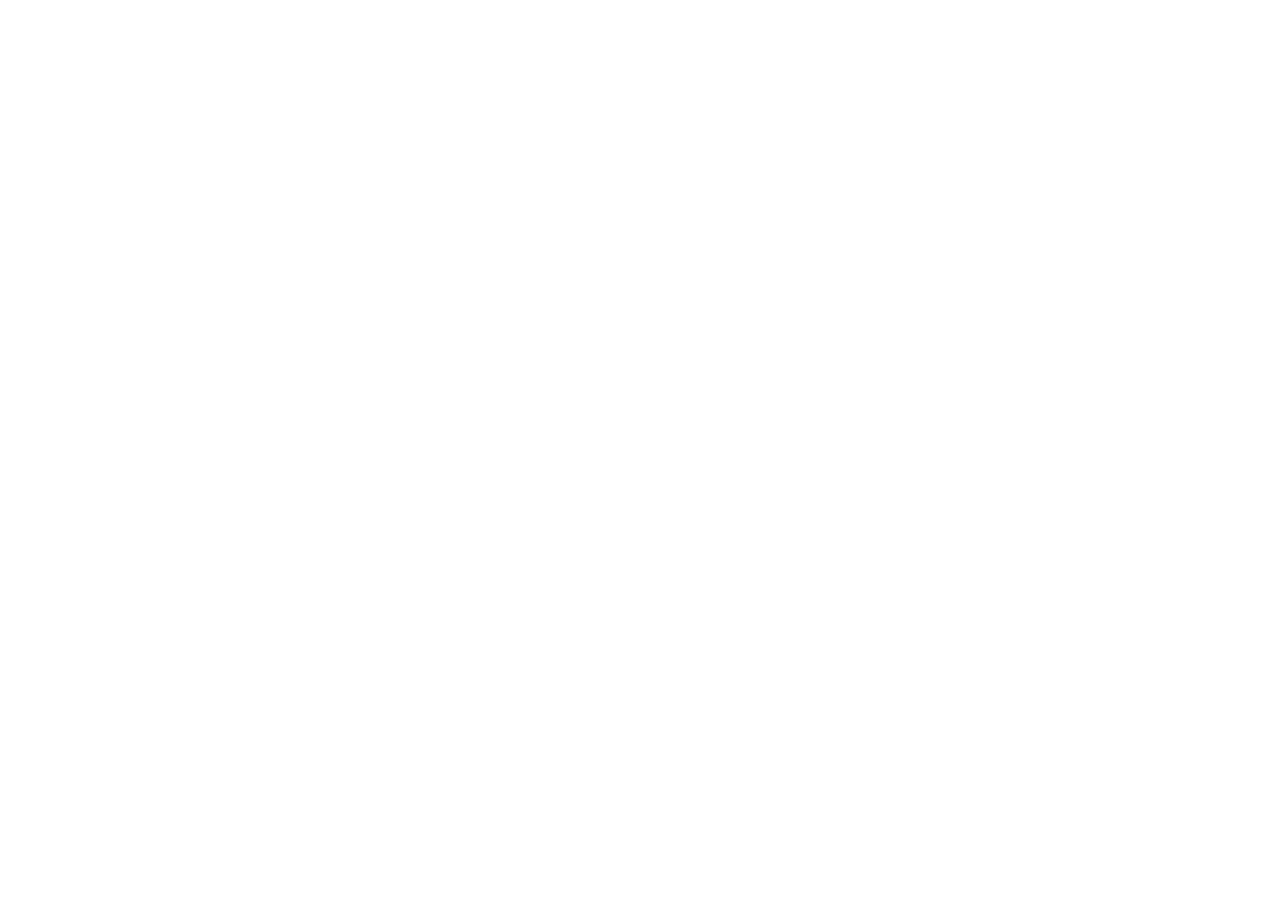
==== index.html @ 09039ecb "index.html created" ====
<!DOCTYPE html>
<html lang="en">
<head>
    <meta charset="UTF-8">
    <meta name="viewport" content="width=device-width, initial-scale=1.0">
    <title>My Project</title>
    <link rel="stylesheet" href="./css/index.css">
</head>
<body>
    <header class="header-dark">
        <div class="header-logo"><img src="" alt=""></div>

    </header>
    
</body>
</html>
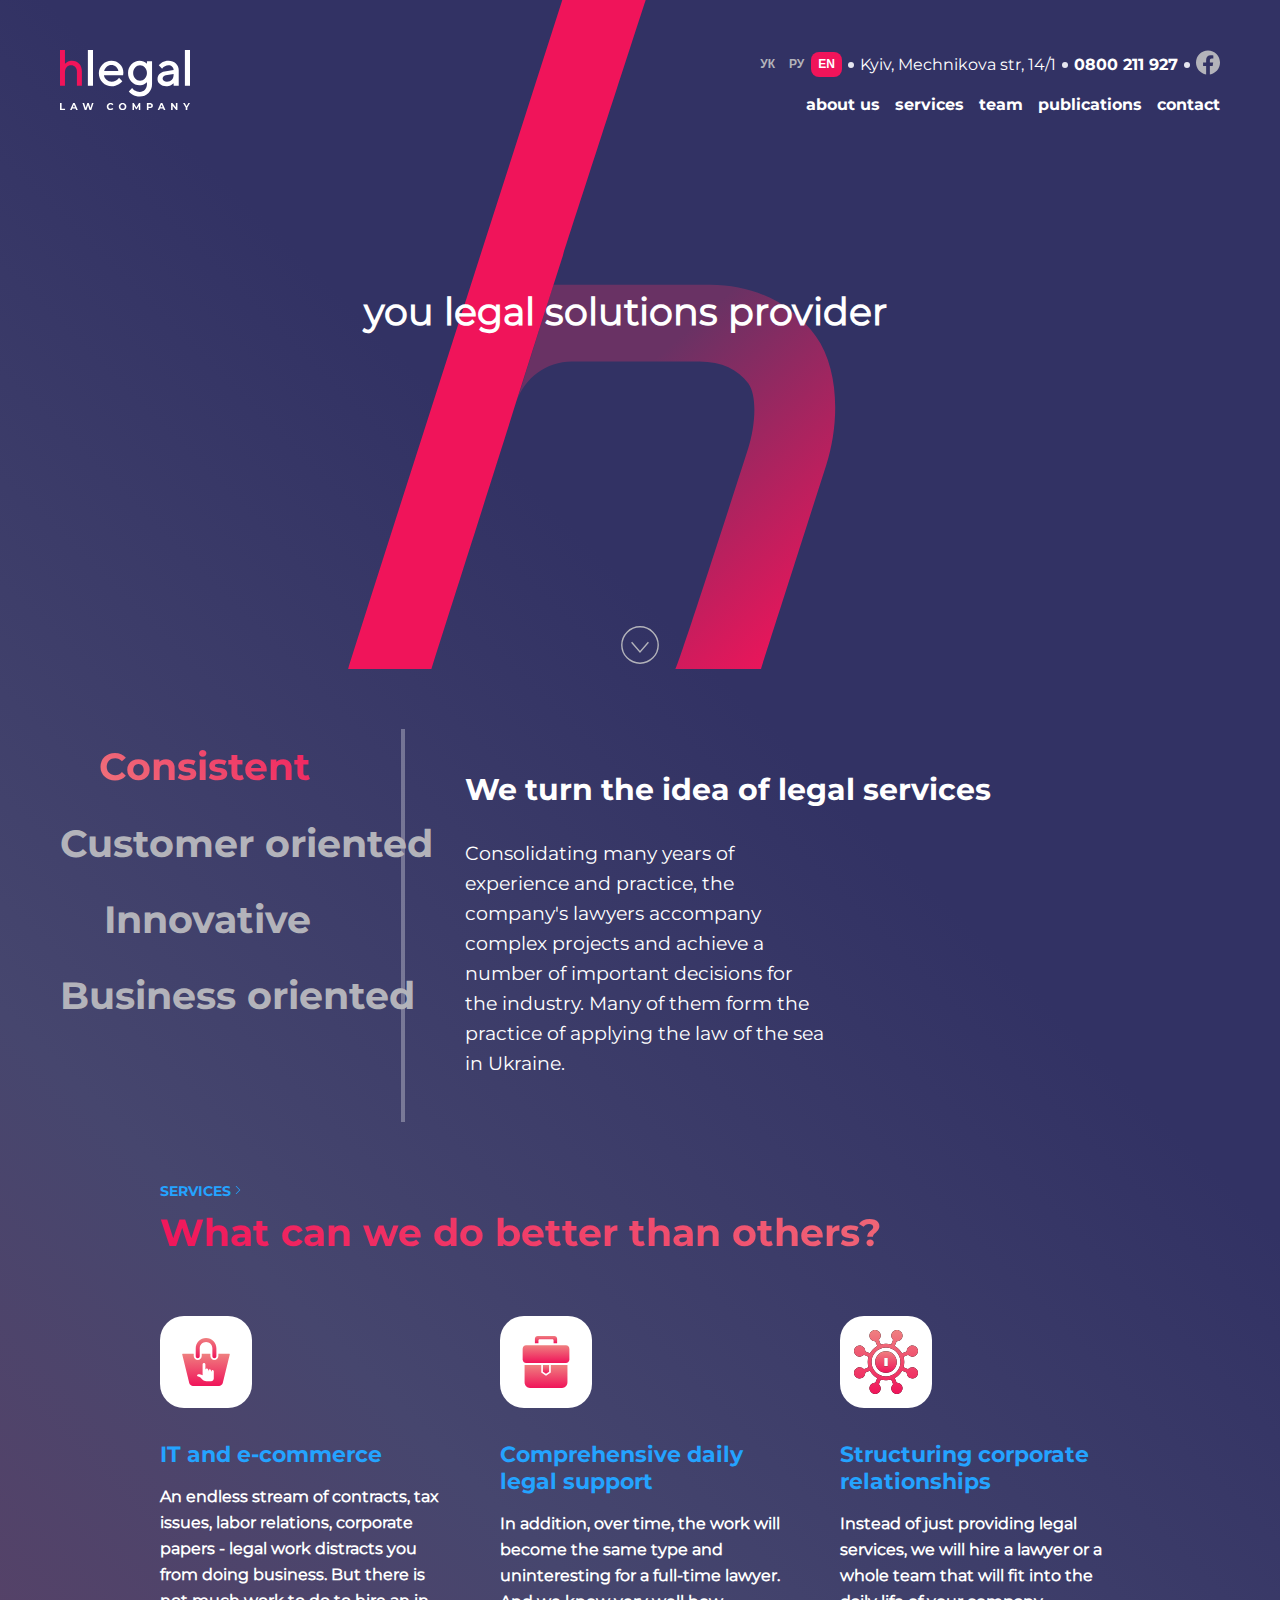
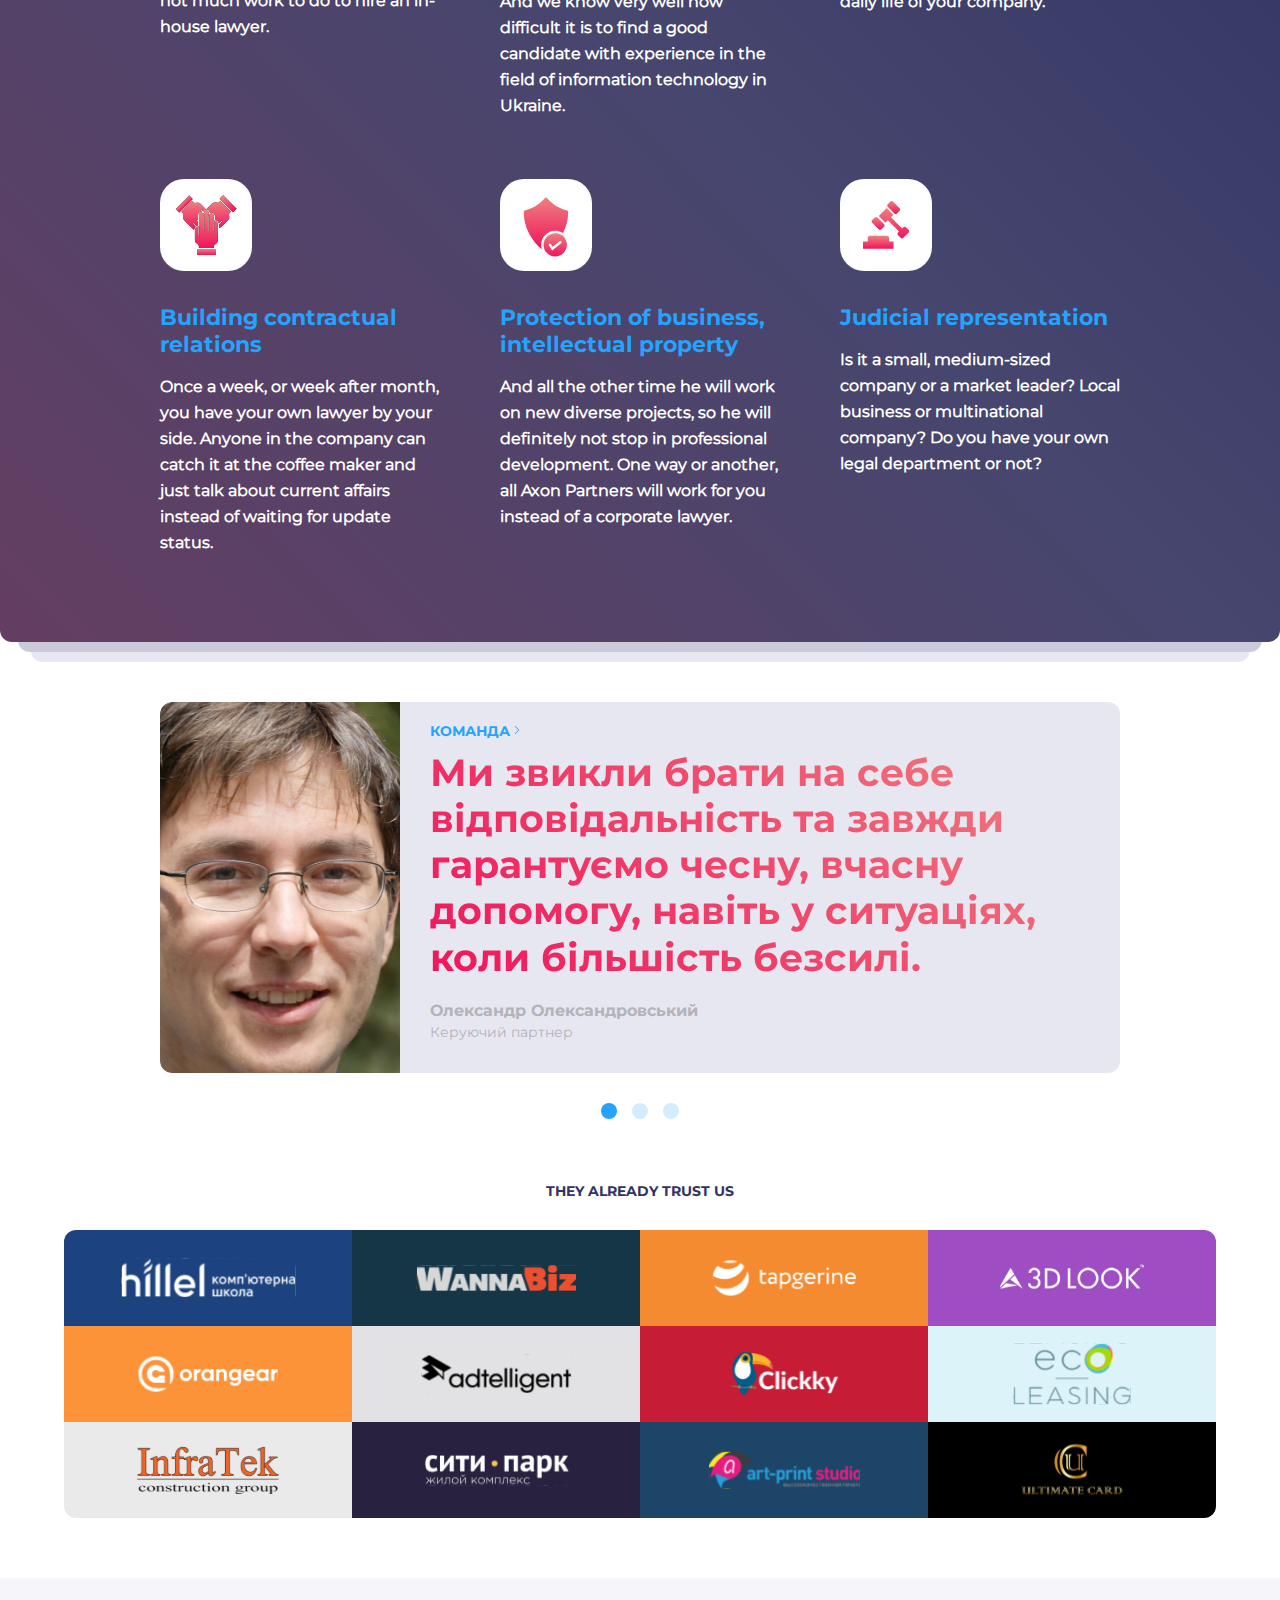
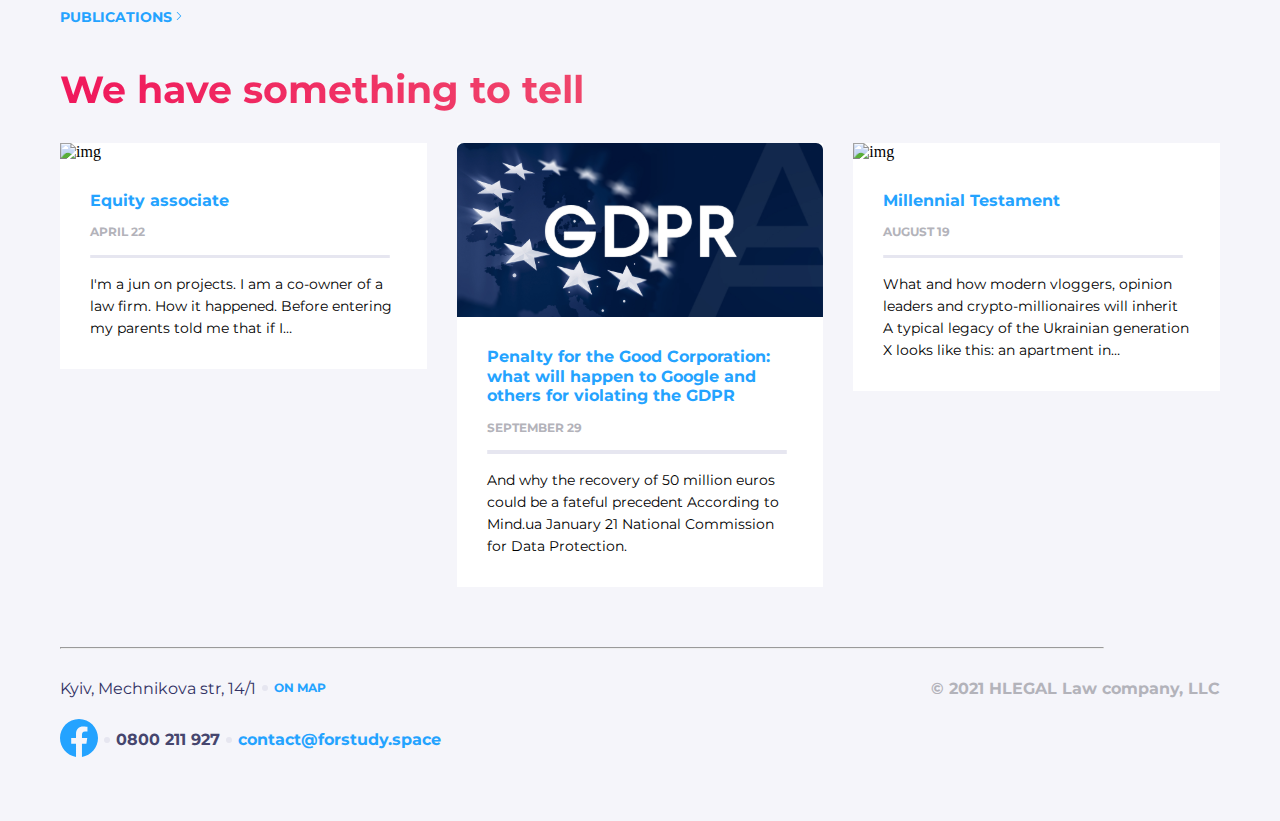
==== commit e86452af: "first page commited" ====
--- a/index.html
+++ b/index.html
@@ -7,10 +7,270 @@
     <link rel="stylesheet" href="./css/index.css">
 </head>
 <body>
+    <section class="gradient-background">
+        <div class="gradient-background__img">
     <header class="header-dark">
-        <div class="header-logo"><img src="" alt=""></div>
+        <div class="header-left">
+        <div class="header-logo"><img src="./img_main/Logo.svg" alt="img"></div>
+        </div>
+        <div class="header-right">
+        <div class="header-right-info">
+            <div class="header-right-info__buttons">
+            <button class="header-button">УК</button>
+            <button class="header-button">РУ</button>
+            <button class="active">EN</button>
+            </div>
+            <div class="dot"></div>
+            <span>Kyiv, Mechnikova str, 14/1</span>
+            <div class="dot"></div>
+            <a href="tel:0800 211 927">0800 211 927</a>
+            <div class="dot"></div>
+            <div class="header-icon">
+                <svg width="24" height="25" viewBox="0 0 24 25" fill="none" xmlns="http://www.w3.org/2000/svg">
+                <path d="M24 12.5733C24 5.90541 18.6274 0.5 12 0.5C5.37258 0.5 0 5.90541 0 12.5733C0 18.5995 4.38823 23.5943 10.125 24.5V16.0633H7.07813V12.5733H10.125V9.91343C10.125 6.88755 11.9165 5.21615 14.6576 5.21615C15.9705 5.21615 17.3438 5.45195 17.3438 5.45195V8.42313H15.8306C14.3399 8.42313 13.875 9.35379 13.875 10.3086V12.5733H17.2031L16.6711 16.0633H13.875V24.5C19.6118 23.5943 24 18.5995 24 12.5733Z" fill="#B3B3BA" />
+            </svg>
+        </div>
+        </div>
+        <div class="header-logo__mobile"><img src="./img_main/Logo.svg" alt="img"></div>
+        <div class="header-nav">
+            <a href="">about us</a>
+            <a href="">services</a>
+            <a href="">team</a>
+            <a href="">publications</a>
+            <a href="">contact</a>
+        </div>
+        </div>
+        </header>
+        <div class="header-mobile">
+            <div class="header-mobile__top">
+                <div class="header-right-info__buttons">
+                    <button class="header-button">УК</button>
+                    <button class="header-button">РУ</button>
+                    <button class="active">EN</button>
+                </div>
+                <a href="0800 211 927">0800 211 927</a>
+            </div>
+            <div class="header-mobile__bottom">
+                <div class="header-mobile__img"><img src="./img_main/Logo-mobile.svg" alt="img"></div>
+                <nav role="navigation">
+                    <div id="menuToggle">
+                        <input type="checkbox" />
+                        <span></span>
+                        <span></span>
+                        <span></span>
+                            <ul id="menu">
+                                <a href="#">
+                                    <li>about us</li>
+                                </a>
+                                <a href="#">
+                                    <li>послуги</li>
+                                </a>
+                                <a href="#">
+                                    <li>команда</li>
+                                </a>
+                                <a href="#">
+                                    <li>публікації</li>
+                                </a>
+                                <a href="https://erikterwan.com/" target="_blank">
+                                    <li>контакти</li>
+                                </a>
+                            </ul>
+                            </div>
+                            </nav>
+        </div>
+    </div>
+    <section class="hero-section">
+        <h1><span>you legal</span> <span>solutions</span><span> provider</span></h1>
+        <button class="hero-section__btn"><svg viewBox="-15 -15 30 30" width="42" height="42">
+                    <circle r="13"></circle>
+            <path d="M2,6 L-5,0 L2,-6"></path>
+        </svg></button>
+    </section>
+    </div>
+    <section class="consistent">
+      <nav class="consistent-left">
+        <a href="#" class="consistent-left__h2">Consistent</a>
+        <a href="#" class="consistent-left__a">Customer oriented</a>
+        <a href="#" class="consistent-left__a">Innovative</a>
+        <a href="#" class="consistent-left__a">Business oriented</a>
+      </nav>
+      <img class="consistent-img" src="./img_main/Rectangle 11.svg" alt="img">
+      <div class="consistent-right">
+       <h2>We turn the idea of legal services</h2>
+       <p>Consolidating many years of experience and practice, the company's lawyers accompany complex projects and achieve a
+       number of important decisions for the industry. Many of them form the practice of applying the law of the sea in
+       Ukraine.</p>
+      </div>
+    </section>
+    <section class="services">
+    <div class="services-link">
+        <a class="h3" href="#">SERVICES</a>
+        <svg class="services-link__svg" fill="#24A3FF" height="12px" width="12px" version="1.1" id="Layer_1" xmlns="http://www.w3.org/2000/svg"
+            xmlns:xlink="http://www.w3.org/1999/xlink" viewBox="0 0 330 330" xml:space="preserve">
+            <path id="XMLID_222_" d="M250.606,154.389l-150-149.996c-5.857-5.858-15.355-5.858-21.213,0.001
+	        c-5.857,5.858-5.857,15.355,0.001,21.213l139.393,139.39L79.393,304.394c-5.857,5.858-5.857,15.355,0.001,21.213
+	        C82.322,328.536,86.161,330,90,330s7.678-1.464,10.607-4.394l149.999-150.004c2.814-2.813,4.394-6.628,4.394-10.606
+	        C255,161.018,253.42,157.202,250.606,154.389z" />
+        </svg>
+    </div>
+    <h2>What can we do better than others?</h2>
+    <div class="services-container">
+        <div class="services-container__card">
+            <div><img src="./img_main/22.svg" alt="img"></div>
+            <h3>IT and e-commerce</h3>
+            <p>An endless stream of contracts, tax issues, labor relations, corporate papers - legal work distracts you from doing
+            business. But there is not much work to do to hire an in-house lawyer.</p>
+        </div>
+        <div class="services-container__card">
+            <div><img src="./img_main/21.svg" alt=""></div>
+            <h3>Comprehensive daily legal support</h3>
+            <p>In addition, over time, the work will become the same type and uninteresting for a full-time lawyer. And we know very
+            well how difficult it is to find a good candidate with experience in the field of information technology in Ukraine.</p>
+        </div>
+        <div class="services-container__card">
+            <div><img src="./img_main/20.svg" alt="img"></div>
+            <h3>Structuring corporate relationships</h3>
+            <p>Instead of just providing legal services, we will hire a lawyer or a whole team that will fit into the daily life of
+            your company.</p>
+        </div>
+        <div class="services-container__card">
+          <div><img src="./img_main/19.svg" alt="img"></div>
+          <h3>Building contractual relations</h3> 
+          <p>Once a week, or week after month, you have your own lawyer by your side. Anyone in the company can catch it at the
+        coffee maker and just talk about current affairs instead of waiting for update status.</p> 
+        </div>
+        <div class="services-container__card">
+            <div><img src="./img_main/23.svg" alt="img"></div>
+            <h3>Protection of business, intellectual property</h3>
+            <p>And all the other time he will work on new diverse projects, so he will definitely not stop in professional development.
+            One way or another, all Axon Partners will work for you instead of a corporate lawyer.</p>
+        </div>
+        <div class="services-container__card">
+            <div><img src="./img_main/18.svg" alt="img"></div>
+            <h3>Judicial representation</h3>
+            <p>Is it a small, medium-sized company or a market leader? Local business or multinational company? Do you have your own
+            legal department or not?</p>
+        </div>
+    </div>
+    </section>
+    </section>
+    <section class="command">
+        <div class="command-top">
+           <div class="command-img"><img src="./img_main/17.svg" alt="img"></div>
+           <div class="command-mobile"><img src="./img_main/image-tablet.svg" alt="img"></div>
+           <div class="command-info">
+              <div class="command-link">
+                <a class="h3" href="#">КОМАНДА</a>
+                <svg class="command-link__svg" fill="#24A3FF" height="12px" width="12px" version="1.1" id="Layer_1"
+                    xmlns="http://www.w3.org/2000/svg" xmlns:xlink="http://www.w3.org/1999/xlink" viewBox="0 0 330 330"
+                    xml:space="preserve">
+                    <path id="XMLID_222_" d="M250.606,154.389l-150-149.996c-5.857-5.858-15.355-5.858-21.213,0.001
+                            c-5.857,5.858-5.857,15.355,0.001,21.213l139.393,139.39L79.393,304.394c-5.857,5.858-5.857,15.355,0.001,21.213
+                            C82.322,328.536,86.161,330,90,330s7.678-1.464,10.607-4.394l149.999-150.004c2.814-2.813,4.394-6.628,4.394-10.606
+                            C255,161.018,253.42,157.202,250.606,154.389z" />
+                </svg>
+              </div>
+              <h2>Ми звикли брати на себе відповідальність та завжди гарантуємо чесну, вчасну допомогу, навіть у ситуаціях, коли більшість
+                  безсилі.</h2>
+              <h4>Олександр Олександровський</h4>
+              <span>Керуючий партнер</span>
+            </div>
+        </div>
+        <div class="scroll"><img src="./img_main/Paginator.svg" alt="img"></div>
+    </section>
+    <section class="trust">
+     <h3>THEY ALREADY TRUST US</h3>
+     <div class="trust-container">
+      <img src="./img_main/16.svg" alt="img"> 
+      <img src="./img_main/15.svg" alt="img">
+      <img src="./img_main/9.svg" alt="img">
+      <img src="./img_main/14.svg" alt="img">
+      <img src="./img_main/13.svg" alt="img">
+      <img src="./img_main/12.svg" alt="img">
+      <img src="./img_main/11.svg" alt="img">
+      <img src="./img_main/10.svg" alt="img">
+      <img src="./img_main/1.svg" alt="img">
+      <img src="./img_main/2.svg" alt="img">
+      <img src="./img_main/6.svg" alt="img">
+      <img src="./img_main/Item.svg" alt="img">
+     </div>
+    </section>
+    <section class="publications">
+     <div class="publications-link">
+        <a class="h3" href="#">PUBLICATIONS</a>
+        <svg class="publications-link__svg" fill="#24A3FF" height="12px" width="12px" version="1.1" id="Layer_1"
+            xmlns="http://www.w3.org/2000/svg" xmlns:xlink="http://www.w3.org/1999/xlink" viewBox="0 0 330 330"
+            xml:space="preserve">
+            <path id="XMLID_222_" d="M250.606,154.389l-150-149.996c-5.857-5.858-15.355-5.858-21.213,0.001
+                    c-5.857,5.858-5.857,15.355,0.001,21.213l139.393,139.39L79.393,304.394c-5.857,5.858-5.857,15.355,0.001,21.213
+                    C82.322,328.536,86.161,330,90,330s7.678-1.464,10.607-4.394l149.999-150.004c2.814-2.813,4.394-6.628,4.394-10.606
+                    C255,161.018,253.42,157.202,250.606,154.389z" />
+        </svg>
+     </div>
+     <h2>We have something to tell</h2>
+     <div class="publications-cards">
+        <div class="publications-cards__card">
+            <div class="publications-cards__img"><img src="./img_main/s1.svg" alt="img"></div>
+            <div class="publications-cards__info">
+            <h4>Equity associate</h4>
+            <span>APRIL 22</span>
+            <div class="card-img"><img src="./img_main/Separator.svg" alt="img"></div>
+            <p>I'm a jun on projects. I am a co-owner of a law firm. How it happened. Before entering my parents told me that if I…</p>
+            </div>
+        </div>
+        <div class="publications-cards__card">
+            <div class="publications-cards__img"><img src="./img_main/s2.svg" alt="img"></div>
+            <div class="publications-cards__info">
+            <h4>Penalty for the Good Corporation: what will happen to Google and others for violating the GDPR</h4>
+            <span>SEPTEMBER 29</span>
+            <div class="card-img"><img src="./img_main/Separator.svg" alt="img"></div>
+            <p>And why the recovery of 50 million euros could be a fateful precedent According to Mind.ua January 21 National
+            Commission for Data Protection.</p>
+            </div>
+        </div>
+        <div class="publications-cards__card">
+            <div class="publications-cards__img"><img src="./img_main/s3.svg" alt="img"></div>
+            <div class="publications-cards__info"></div>
+            <h4>Millennial Testament</h4>
+            <span>AUGUST 19</span>
+            <div class="card-img"><img src="./img_main/Separator.svg" alt="img"></div>
+            <p>What and how modern vloggers, opinion leaders and crypto-millionaires will inherit A typical legacy of the Ukrainian
+            generation X looks like this: an apartment in…</p>
+            </div>
+        </div>
+    </div>
+    </section>
+    <footer>
+    <hr>
+    <section class="footer-info">
+    <div class="footer-left">
+            <div class="footer-left__top">
+              <span>Kyiv, Mechnikova str, 14/1</span>
+              <div class="dot"></div>
+              <a href="https://www.google.com/maps" target="_blank">ON MAP</a>
+            </div>
+            <div class="footer-left__bottom">
+               <div class="footer-bottom__img"><svg width="38" height="38" viewBox="0 0 38 38" fill="none" xmlns="http://www.w3.org/2000/svg">
+                <g clip-path="url(#clip0_121915_860)">
+                    <path
+                        d="M38 19.1161C38 8.55857 29.4934 0 19 0C8.50658 0 0 8.55857 0 19.1161C0 28.6575 6.94803 36.5659 16.0312 38V24.6419H11.207V19.1161H16.0312V14.9046C16.0312 10.1136 18.8678 7.46723 23.2078 7.46723C25.2866 7.46723 27.4609 7.84059 27.4609 7.84059V12.545H25.0651C22.7048 12.545 21.9688 14.0185 21.9688 15.5302V19.1161H27.2383L26.3959 24.6419H21.9688V38C31.052 36.5659 38 28.6575 38 19.1161Z"
+                        fill="#24A3FF" />
+                </g>
+                <defs>
+                    <clipPath id="clip0_121915_860">
+                        <rect width="38" height="38" fill="white" />
+                    </clipPath>
+                </defs>
+            </svg></div>
+            <div class="dot"></div>
+            <a href="tel:0800 211 927">0800 211 927</a>
+            <div class="dot"></div>
+            <span><a class="footer-form" href="#">contact@forstudy.space</a></span>
+            </div>
+    </div>
+    <div class="footer-right">© 2021 HLEGAL Law company, LLC</div>
+    </section>
+    </footer>
 
-    </header>
-    
 </body>
 </html>--- a/css/index.css
+++ b/css/index.css
@@ -0,0 +1,1043 @@
+* {
+  padding: 0;
+  margin: 0;
+  box-sizing: border-box;
+  cursor: pointer;
+}
+
+@font-face {
+  font-family: Montserrat-Bold;
+  src: url(../fonts/Montserrat-Bold.ttf);
+}
+@font-face {
+  font-family: Montserrat-Regular;
+  src: url(../fonts/Montserrat-Regular.ttf);
+}
+.dot {
+  width: 6px;
+  height: 6px;
+  background-color: #E6E6F0;
+  border-radius: 15px;
+  margin: 6px;
+}
+
+.active {
+  background-color: #F0145A;
+  display: inline-block;
+  color: #fff;
+  padding: 5px 7px 5px 7px;
+  border: none;
+  border-radius: 8px;
+  font-size: 12px;
+  line-height: 14.6px;
+  font-weight: 700;
+  transition-duration: 0.4s;
+}
+
+.active:hover {
+  background: #F5F5FA;
+  border: none;
+  border-radius: 8px;
+  color: #B3B3BA;
+}
+
+.gradient-background {
+  background: linear-gradient(45deg, #643E62 0%, #46466E 35%, #323264 65%);
+  min-height: 100%;
+  border-radius: 0 0 12px 12px;
+  position: relative;
+}
+
+.gradient-background::before {
+  content: "";
+  background-color: #CACADB;
+  width: 97.2%;
+  height: 50px;
+  border-radius: 0 0 12px 12px;
+  position: absolute;
+  bottom: -10px;
+  left: 50%;
+  transform: translate(-50%);
+  z-index: -1;
+}
+
+.gradient-background::after {
+  content: "";
+  background-color: #E7E7F2;
+  width: 95.2%;
+  height: 50px;
+  border-radius: 0 0 12px 12px;
+  position: absolute;
+  bottom: -20px;
+  left: 50%;
+  transform: translate(-50%);
+  z-index: -2;
+}
+
+.gradient-background__img {
+  background-image: url(../img_main/Symbol.svg);
+  background-size: contain;
+  background-repeat: no-repeat;
+  background-position: center;
+}
+@media screen and (max-width: 768px) {
+  .gradient-background__img {
+    min-height: 50vh;
+    background-size: cover;
+  }
+}
+@media screen and (max-width: 640px) {
+  .gradient-background__img {
+    min-height: 35vh;
+  }
+}
+
+.header-dark {
+  min-height: 0.05%;
+  display: flex;
+  justify-content: space-between;
+}
+@media screen and (max-width: 5000px) {
+  .header-dark .header-logo__mobile {
+    display: none;
+  }
+}
+@media screen and (max-width: 768px) {
+  .header-dark {
+    justify-content: center;
+    align-items: flex-start;
+  }
+  .header-dark .header-logo {
+    display: none;
+  }
+  .header-dark .header-logo__mobile {
+    display: block;
+  }
+}
+@media screen and (max-width: 640px) {
+  .header-dark {
+    display: none;
+  }
+}
+.header-dark .header-logo {
+  padding-top: 50px;
+  padding-left: 60px;
+}
+@media screen and (max-width: 640px) {
+  .header-dark .header-logo__mobile {
+    display: none;
+  }
+}
+.header-dark .header-right {
+  display: flex;
+  flex-direction: column;
+}
+@media screen and (max-width: 768px) {
+  .header-dark .header-right .header-right-info {
+    padding: 0 auto;
+  }
+}
+.header-dark .header-right .header-right-info {
+  display: flex;
+  flex-direction: row;
+  align-items: center;
+  padding: 50px 60px 0 0;
+}
+.header-dark .header-right .header-right-info .header-right-info__buttons {
+  display: flex;
+}
+.header-dark .header-right .header-right-info .header-right-info__buttons .header-button {
+  background: transparent;
+  color: #B3B3BA;
+  padding: 5px 7px 5px 7px;
+  border: none;
+  border-radius: 8px;
+  text-decoration: none;
+  font-size: 12px;
+  line-height: 14.6px;
+  font-weight: 700;
+  transition-duration: 0.4s;
+}
+.header-dark .header-right .header-right-info .header-right-info__buttons .header-button:hover {
+  background: #F5F5FA;
+  border: none;
+  border-radius: 8px;
+}
+.header-dark .header-right .header-right-info span {
+  font-family: Montserrat-Regular;
+  font-size: 16px;
+  font-weight: 400;
+  padding: 2.5px 0;
+  color: #fff;
+}
+.header-dark .header-right .header-right-info a {
+  text-decoration: none;
+  font-family: Montserrat-Bold;
+  font-size: 16px;
+  font-weight: 700;
+  color: #fff;
+}
+.header-dark .header-right .header-right-info .header-icon:hover svg path {
+  fill: #F0145A;
+}
+.header-dark .header-right .header-nav {
+  padding-top: 16px;
+  align-self: flex-end;
+  padding-right: 60px;
+  display: flex;
+  flex-direction: row;
+  grid-gap: 15px;
+}
+@media screen and (max-width: 768px) {
+  .header-dark .header-right .header-nav {
+    align-self: unset;
+  }
+}
+.header-dark .header-right .header-nav a {
+  padding: 0 0 3px 0;
+  font-family: Montserrat-Bold;
+  font-weight: 700;
+  font-size: 16px;
+  text-decoration: none;
+  color: #fff;
+  border-bottom: 2px solid transparent;
+  transition-duration: 0.2s ease;
+}
+.header-dark .header-right .header-nav a:hover {
+  border-bottom: 2px solid #fff;
+}
+
+.header-mobile {
+  display: flex;
+  flex-direction: column;
+}
+@media screen and (max-width: 768px) {
+  .header-mobile {
+    display: none;
+  }
+}
+@media screen and (max-width: 5000px) {
+  .header-mobile {
+    display: none;
+  }
+}
+@media screen and (max-width: 640px) {
+  .header-mobile {
+    display: block;
+  }
+}
+.header-mobile .header-mobile__top {
+  display: flex;
+  flex-direction: row;
+  justify-content: space-between;
+  align-items: center;
+  background-color: rgba(255, 255, 255, 0.2);
+  padding: 12.5px 15px;
+}
+.header-mobile .header-mobile__top .header-button {
+  background: transparent;
+  color: #B3B3BA;
+  padding: 5px 7px 5px 7px;
+  border: none;
+  border-radius: 8px;
+  text-decoration: none;
+  font-size: 12px;
+  line-height: 14.6px;
+  font-weight: 700;
+  transition-duration: 0.4s;
+}
+.header-mobile .header-mobile__top .header-button:hover {
+  background: #F5F5FA;
+  border: none;
+  border-radius: 8px;
+}
+.header-mobile .header-mobile__top a {
+  text-decoration: none;
+  font-family: Montserrat-Bold;
+  font-size: 16px;
+  font-weight: 700;
+  color: #fff;
+}
+.header-mobile .header-mobile__bottom {
+  display: flex;
+  flex-direction: row;
+  justify-content: space-between;
+  align-items: center;
+  padding: 0 15px;
+}
+.header-mobile .header-mobile__bottom #menuToggle {
+  display: block;
+  position: relative;
+  -webkit-user-select: none;
+  user-select: none;
+  padding: 5px 5px 4px 6px;
+  transition-duration: 0.4s ease;
+  margin-right: 10px;
+}
+.header-mobile .header-mobile__bottom #menuToggle:hover {
+  background-color: rgba(230, 230, 240, 0.3);
+  border-radius: 8px;
+}
+.header-mobile .header-mobile__bottom #menuToggle a {
+  text-decoration: none;
+  display: block;
+  color: #24A3FF;
+  border-radius: 12px;
+  font-family: Montserrat-Bold;
+  font-size: 14px;
+  font-weight: 700;
+  transition: color 0.3s ease;
+}
+.header-mobile .header-mobile__bottom #menu li:hover {
+  background-color: #E6E6F0;
+  border-radius: 12px;
+}
+.header-mobile .header-mobile__bottom #menuToggle input {
+  display: block;
+  width: 32px;
+  height: 32px;
+  position: absolute;
+  top: -7px;
+  left: -5px;
+  cursor: pointer;
+  opacity: 0;
+  z-index: 2;
+  -webkit-touch-callout: none;
+}
+.header-mobile .header-mobile__bottom #menuToggle span {
+  display: block;
+  width: 18px;
+  height: 1px;
+  margin-bottom: 5px;
+  position: relative;
+  background: #FFFFFF;
+  border-radius: 2px;
+  transform-origin: 4px 0px;
+  transition: transform 0.5s cubic-bezier(0.77, 0.2, 0.05, 1), background 0.5s cubic-bezier(0.77, 0.2, 0.05, 1), opacity 0.55s ease;
+}
+.header-mobile .header-mobile__bottom #menuToggle span:first-child {
+  transform-origin: 0% 0%;
+}
+.header-mobile .header-mobile__bottom #menuToggle span:nth-last-child(2) {
+  transform-origin: 0% 100%;
+}
+.header-mobile .header-mobile__bottom #menuToggle input:checked ~ span {
+  opacity: 1;
+  transform: rotate(45deg) translate(-2px, -1px);
+  background: #EC6F5D;
+}
+.header-mobile .header-mobile__bottom #menuToggle input:checked ~ span:nth-last-child(3) {
+  opacity: 0;
+  transform: rotate(0deg) scale(0.2, 0.2);
+}
+.header-mobile .header-mobile__bottom #menuToggle input:checked ~ span:nth-last-child(2) {
+  transform: rotate(-45deg) translate(0, -1px);
+}
+.header-mobile .header-mobile__bottom #menu {
+  position: absolute;
+  width: 359px;
+  margin-top: 20px;
+  left: -300px;
+  padding: 50px;
+  border-radius: 12px 12px 0 0;
+  background: #FFFFFF;
+  list-style-type: none;
+  -webkit-font-smoothing: antialiased;
+  transform-origin: 0% 0%;
+  transform: translateX(400px);
+  transition: transform 0.5s cubic-bezier(0.77, 0.2, 0.05, 1);
+}
+.header-mobile .header-mobile__bottom #menu li {
+  padding: 10px 0;
+  font-size: 22px;
+  display: flex;
+  align-items: center;
+  justify-content: center;
+  margin-bottom: 15px;
+}
+.header-mobile .header-mobile__bottom #menuToggle input:checked ~ ul {
+  transform: none;
+}
+
+.hero-section {
+  display: grid;
+  height: 43vw;
+}
+@media screen and (max-width: 768px) {
+  .hero-section {
+    height: 50vh;
+  }
+}
+@media screen and (max-width: 640px) {
+  .hero-section {
+    height: 35vh;
+  }
+}
+.hero-section h1 {
+  font-family: Montserrat-Regular;
+  color: #fff;
+  font-size: 38px;
+  font-weight: 700;
+  padding-right: 30px;
+  justify-self: center;
+  align-self: flex-end;
+  padding-bottom: 120px;
+}
+@media screen and (max-width: 768px) {
+  .hero-section h1 {
+    padding-bottom: 150px;
+  }
+}
+@media screen and (max-width: 560px) {
+  .hero-section h1 {
+    display: flex;
+    flex-direction: column;
+    padding-bottom: 200px;
+  }
+}
+.hero-section .hero-section__btn {
+  background-color: transparent;
+  border: none;
+  justify-self: center;
+  align-self: flex-end;
+}
+.hero-section .hero-section__btn path, .hero-section .hero-section__btn circle {
+  fill: none;
+  stroke: #B3B3BA;
+  stroke-width: 1;
+  rotate: 270deg;
+  transition-duration: 4s ease;
+}
+.hero-section .hero-section__btn:hover circle {
+  stroke: #F0145A;
+}
+.hero-section .hero-section__btn:hover path {
+  stroke: #F0145A;
+}
+
+.consistent {
+  display: flex;
+  flex-direction: row;
+  text-align: center;
+  padding-top: 60px;
+}
+@media screen and (max-width: 768px) {
+  .consistent {
+    flex-direction: column;
+    max-width: 90vh;
+  }
+  .consistent .consistent-left::-webkit-scrollbar {
+    display: none;
+  }
+}
+.consistent .consistent-left {
+  display: flex;
+  flex-direction: column;
+  max-width: 45vh;
+  border-right: 4px solid rgba(255, 255, 255, 0.3);
+  padding-right: 60px;
+  padding-left: 60px;
+  text-align: right;
+}
+@media screen and (max-width: 768px) {
+  .consistent .consistent-left {
+    overflow-x: auto;
+    flex-direction: row;
+    flex-wrap: nowrap;
+    align-items: center;
+    border-right: none;
+    text-align: flex-end;
+  }
+  .consistent .consistent-left .consistent::-webkit-scrollbar {
+    display: none;
+  }
+  .consistent .consistent-left a {
+    padding-top: 0;
+  }
+  .consistent .consistent-left .consistent-left__h2 {
+    padding: 0 30px 0 0;
+  }
+  .consistent .consistent-left .consistent-left__a {
+    padding: 0 30px 0 0;
+  }
+}
+.consistent .consistent-left a {
+  padding-right: 30px;
+  display: block;
+  text-wrap: nowrap;
+}
+.consistent .consistent-left .consistent-left__h2 {
+  font-size: 38px;
+  font-weight: 700;
+  font-family: Montserrat-Bold;
+  background: linear-gradient(45deg, #EF8080, #F0145A);
+  background-clip: text;
+  -webkit-background-clip: text;
+  -webkit-text-fill-color: transparent;
+  padding-top: 15px;
+  line-height: 46.32px;
+}
+.consistent .consistent-left .consistent-left__a {
+  font-family: Montserrat-Bold;
+  font-size: 38px;
+  font-weight: 700;
+  color: #B3B3BA;
+  line-height: 46.32px;
+  padding-top: 30px;
+  text-decoration: none;
+  transition: 0.4s ease;
+}
+.consistent .consistent-left .consistent-left__a:hover {
+  color: #F0145A;
+}
+@media screen and (max-width: 768px) {
+  .consistent .consistent-left .consistent-left__h2 {
+    padding: 0 30px 0 0;
+  }
+  .consistent .consistent-left .consistent-left__a {
+    padding: 0 30px 0 0;
+  }
+}
+.consistent .consistent-img {
+  display: none;
+}
+@media screen and (max-width: 768px) {
+  .consistent .consistent-img {
+    display: flex;
+    padding: 60px;
+  }
+}
+.consistent .consistent-right {
+  width: 65%;
+  padding: 43px 60px 43px 60px;
+  display: flex;
+  flex-direction: column;
+  text-align: left;
+  flex-shrink: inherit;
+}
+.consistent .consistent-right h2 {
+  font-family: Montserrat-Bold;
+  font-size: 30px;
+  font-weight: 700;
+  color: #fff;
+  line-height: 36.57px;
+}
+.consistent .consistent-right p {
+  font-size: 19px;
+  font-weight: 400;
+  font-family: Montserrat-Regular;
+  color: #fff;
+  line-height: 30px;
+  max-width: 40vh;
+  padding-top: 30px;
+}
+@media screen and (max-width: 768px) {
+  .consistent .consistent-right {
+    padding-right: 60px;
+    width: 100%;
+  }
+}
+
+.services {
+  padding: 60px 160px;
+}
+@media screen and (max-width: 1040px) {
+  .services {
+    padding: 60px;
+  }
+}
+.services .services-link {
+  display: flex;
+  flex-direction: row;
+  text-align: center;
+  padding-bottom: 10px;
+}
+.services .services-link .h3 {
+  color: #24A3FF;
+  font-family: Montserrat-Bold;
+  text-decoration: none;
+  font-size: 14px;
+  font-weight: 700;
+  transition: 0.4s ease;
+}
+.services .services-link .services-link__svg {
+  padding-left: 2px;
+  padding-top: 4px;
+  transition: 0.4s ease;
+}
+.services .services-link:hover .h3 {
+  color: #F0145A;
+}
+.services .services-link:hover svg path {
+  fill: #F0145A;
+}
+.services h2 {
+  font-size: 38px;
+  font-weight: 700;
+  font-family: Montserrat-Bold;
+  line-height: 46.32px;
+  background: linear-gradient(45deg, #F0145A, #EF8080);
+  background-clip: text;
+  -webkit-background-clip: text;
+  -webkit-text-fill-color: transparent;
+}
+.services .services-container {
+  padding-top: 60px;
+  display: grid;
+  gap: 60px;
+  grid-template-columns: repeat(3, 1fr);
+  grid-template-rows: repeat(2, 1fr);
+}
+@media screen and (max-width: 768px) {
+  .services .services-container {
+    grid-template-columns: repeat(2, 1fr);
+    grid-template-rows: repeat(3, 1fr);
+  }
+}
+@media screen and (max-width: 375px) {
+  .services .services-container {
+    grid-template-columns: repeat(1, 1fr);
+  }
+}
+.services .services-container h3 {
+  padding: 30px 0 15px 0;
+  color: #24A3FF;
+  font-size: 22px;
+  font-weight: 700;
+  font-family: Montserrat-Bold;
+  line-height: 26.82px;
+}
+.services .services-container p {
+  font-size: 16px;
+  font-weight: 600;
+  font-family: Montserrat-Regular;
+  color: #FFFFFF;
+  line-height: 26px;
+}
+
+.command {
+  display: flex;
+  flex-direction: column;
+  align-items: center;
+  padding: 60px 160px;
+}
+@media screen and (max-width: 1200px) {
+  .command {
+    display: flex;
+    padding: 60px;
+  }
+}
+.command .command-top {
+  display: flex;
+  flex-direction: row;
+  background-color: #E7E7F2;
+  border-radius: 12px;
+  overflow: hidden;
+}
+@media screen and (max-width: 768px) {
+  .command .command-top {
+    display: flex;
+    flex-direction: column;
+    height: 100%;
+  }
+}
+.command .command-top .command-img {
+  width: 25%;
+}
+.command .command-top .command-img img {
+  width: 100%;
+  height: 100%;
+  object-fit: cover;
+  border-radius: 12px 0 0 12px;
+}
+@media screen and (max-width: 768px) {
+  .command .command-top .command-img {
+    display: none;
+  }
+}
+.command .command-top .command-mobile {
+  width: 100%;
+  max-height: 20%;
+}
+.command .command-top .command-mobile img {
+  width: 100%;
+  height: 20%;
+  object-fit: cover;
+}
+@media screen and (max-width: 5000px) {
+  .command .command-top .command-mobile {
+    display: none;
+  }
+}
+@media screen and (max-width: 768px) {
+  .command .command-top .command-mobile {
+    display: flex;
+  }
+}
+@media screen and (max-width: 375px) {
+  .command .command-top .command-mobile {
+    display: flex;
+  }
+}
+.command .command-top .command-info {
+  display: flex;
+  flex-direction: column;
+  justify-content: center;
+  width: 75%;
+  padding: 20px 30px 30px 30px;
+}
+@media screen and (max-width: 768px) {
+  .command .command-top .command-info {
+    display: flex;
+    height: 100%;
+    width: 100%;
+    padding: 30px;
+  }
+}
+.command .command-top .command-info .command-link {
+  display: flex;
+  flex-direction: row;
+  text-align: center;
+  padding-bottom: 10px;
+}
+.command .command-top .command-info .command-link .h3 {
+  color: #24A3FF;
+  font-family: Montserrat-Bold;
+  text-decoration: none;
+  font-size: 14px;
+  font-weight: 700;
+  transition: 0.4s ease;
+}
+.command .command-top .command-info .command-link .command-link__svg {
+  padding-left: 2px;
+  padding-top: 4px;
+  transition: 0.4s ease;
+}
+.command .command-top .command-info .command-link:hover .h3 {
+  color: #F0145A;
+}
+.command .command-top .command-info .command-link:hover svg path {
+  fill: #F0145A;
+}
+.command .command-top .command-info h2 {
+  font-size: 38px;
+  font-weight: 700;
+  font-family: Montserrat-Bold;
+  line-height: 46.32px;
+  background: linear-gradient(45deg, #F0145A, #EF8080);
+  background-clip: text;
+  -webkit-background-clip: text;
+  -webkit-text-fill-color: transparent;
+}
+.command .command-top .command-info h4 {
+  color: #B3B3BA;
+  font-family: Montserrat-Bold;
+  font-size: 16px;
+  font-weight: 700;
+  line-height: 19.5px;
+  padding-top: 20px;
+}
+.command .command-top .command-info span {
+  color: #B3B3BA;
+  font-family: Montserrat-Regular;
+  font-size: 14px;
+  font-weight: 400;
+  line-height: 22px;
+}
+@media screen and (max-width: 768px) {
+  .command .command-info {
+    height: 80%;
+    width: 100%;
+  }
+}
+.command .scroll {
+  padding-top: 30px;
+}
+
+.trust {
+  display: flex;
+  flex-direction: column;
+  align-items: center;
+  width: 100%;
+  height: 100%;
+  margin-bottom: 60px;
+}
+@media screen and (max-width: 375px) {
+  .trust .trust-container::-webkit-scrollbar {
+    display: none;
+  }
+}
+.trust h3 {
+  font-family: Montserrat-Bold;
+  font-size: 14px;
+  font-weight: 700;
+  line-height: 17px;
+  color: #323264;
+  padding-bottom: 30px;
+}
+.trust .trust-container {
+  display: grid;
+  width: 90vw;
+  grid-template-columns: repeat(4, 1fr);
+  grid-template-rows: repeat(3, 1fr);
+  border-radius: 12px;
+  overflow: hidden;
+}
+.trust .trust-container img {
+  width: 100%;
+  height: 100%;
+  object-fit: cover;
+}
+@media screen and (max-width: 860px) {
+  .trust .trust-container {
+    display: grid;
+    width: 100%;
+    grid-template-columns: repeat(3, 1fr);
+    grid-template-rows: repeat(4, 1fr);
+    border-radius: 0;
+  }
+}
+@media screen and (max-width: 500px) {
+  .trust .trust-container {
+    display: flex;
+    flex-direction: column;
+    height: 730px;
+    overflow-y: scroll;
+    scroll-behavior: auto;
+  }
+  .trust .trust-container .trust-container::-webkit-scrollbar {
+    display: none;
+  }
+}
+
+.publications {
+  display: flex;
+  flex-direction: column;
+  background-color: #F5F5FA;
+  padding: 30px 160px;
+  width: 100%;
+}
+@media screen and (max-width: 1400px) {
+  .publications {
+    display: flex;
+    padding: 30px 60px;
+  }
+}
+.publications .publications-link {
+  display: flex;
+  flex-direction: row;
+  text-align: center;
+  padding-bottom: 10px;
+}
+.publications .publications-link .h3 {
+  color: #24A3FF;
+  font-family: Montserrat-Bold;
+  text-decoration: none;
+  font-size: 14px;
+  font-weight: 700;
+  transition: 0.4s ease;
+}
+.publications .publications-link .publications-link__svg {
+  padding-left: 2px;
+  padding-top: 4px;
+  transition: 0.4s ease;
+}
+.publications .publications-link:hover .h3 {
+  color: #F0145A;
+}
+.publications .publications-link:hover svg path {
+  fill: #F0145A;
+}
+.publications h2 {
+  display: flex;
+  font-size: 38px;
+  font-weight: 700;
+  padding: 30px 0;
+  font-family: Montserrat-Bold;
+  background: linear-gradient(45deg, #F0145A, #EF8080);
+  background-clip: text;
+  -webkit-background-clip: text;
+  -webkit-text-fill-color: transparent;
+}
+.publications .publications-cards {
+  display: grid;
+  grid-template-columns: repeat(auto-fit, minmax(250px, 1fr));
+  align-items: flex-start;
+  justify-content: center;
+  gap: 30px;
+  width: 100%;
+  height: 100%;
+}
+@media screen and (max-width: 930px) {
+  .publications .publications-cards {
+    display: flex;
+    flex-wrap: wrap;
+    align-items: flex-start;
+  }
+}
+.publications .publications-cards .publications-cards__card {
+  display: flex;
+  flex-direction: column;
+  background-color: #fff;
+  max-height: 100%;
+  max-width: 100%;
+  flex: 1 1 300px;
+}
+.publications .publications-cards .publications-cards__card .publications-cards__img {
+  width: 100%;
+  display: flex;
+}
+.publications .publications-cards .publications-cards__card .publications-cards__img img {
+  width: 100%;
+  height: 100%;
+  object-fit: cover;
+}
+.publications .publications-cards .publications-cards__card .publications-cards__info {
+  display: flex;
+  flex-direction: column;
+  flex: 1;
+}
+.publications .publications-cards .publications-cards__card .card-img {
+  padding: 15px 0 15px 30px;
+  display: flex;
+  width: 90%;
+}
+.publications .publications-cards .publications-cards__card .card-img img {
+  width: 100%;
+}
+.publications .publications-cards .publications-cards__card h4 {
+  color: #24A3FF;
+  font-family: Montserrat-Bold;
+  font-size: 16px;
+  font-weight: 700;
+  line-height: 19.5px;
+  padding: 30px 30px 15px 30px;
+}
+.publications .publications-cards .publications-cards__card span {
+  color: #B3B3BA;
+  font-size: 12px;
+  font-family: Montserrat-Bold;
+  font-weight: 700;
+  line-height: 14.63px;
+  padding-left: 30px;
+}
+.publications .publications-cards .publications-cards__card p {
+  color: black;
+  font-family: Montserrat-Regular;
+  font-size: 14px;
+  font-weight: 400;
+  line-height: 22px;
+  padding: 0 30px 30px 30px;
+}
+
+footer {
+  background-color: #F5F5FA;
+  padding: 30px 160px;
+  width: 100%;
+}
+@media screen and (max-width: 1500px) {
+  footer {
+    padding: 30px 60px;
+  }
+}
+footer hr {
+  color: #E6E6F0;
+  background-color: #F5F5FA;
+  width: 90%;
+  align-self: center;
+}
+footer .footer-info {
+  display: flex;
+  flex-direction: row;
+  justify-content: space-between;
+  padding: 30px 0;
+}
+@media screen and (max-width: 790px) {
+  footer .footer-info {
+    display: flex;
+    flex-direction: column;
+    justify-content: space-between;
+  }
+}
+footer .footer-info .footer-left {
+  display: flex;
+  flex-direction: column;
+}
+footer .footer-info .footer-left .footer-left__top {
+  display: flex;
+  flex-direction: row;
+  align-items: center;
+}
+@media screen and (max-width: 790px) {
+  footer .footer-info .footer-left .footer-left__top {
+    display: flex;
+    flex-direction: column;
+  }
+}
+footer .footer-info .footer-left .footer-left__top span {
+  color: #323264;
+  font-family: Montserrat-Regular;
+  font-size: 16px;
+  font-weight: 400;
+  line-height: 19.5px;
+}
+footer .footer-info .footer-left .footer-left__top a {
+  color: #24A3FF;
+  text-decoration: none;
+  font-size: 12px;
+  font-weight: 700;
+  font-family: Montserrat-Bold;
+  line-height: 14.63px;
+}
+footer .footer-info .footer-left .footer-left__bottom {
+  display: flex;
+  flex-direction: row;
+  align-items: center;
+  padding-top: 21px;
+}
+@media screen and (max-width: 790px) {
+  footer .footer-info .footer-left .footer-left__bottom {
+    display: flex;
+    flex-direction: column;
+  }
+}
+footer .footer-info .footer-left .footer-left__bottom .footer-bottom__img:hover svg path {
+  fill: #F0145A;
+}
+footer .footer-info .footer-left .footer-left__bottom a {
+  color: #46466E;
+  font-size: 16px;
+  font-weight: 700;
+  line-height: 19.5px;
+  text-decoration: none;
+  font-family: Montserrat-Bold;
+}
+footer .footer-info .footer-left .footer-left__bottom .footer-form {
+  color: #24A3FF;
+  font-size: 16px;
+  font-weight: 700;
+  line-height: 19.5px;
+  font-family: Montserrat-Bold;
+  transition-duration: 4s ease;
+}
+footer .footer-info .footer-left .footer-left__bottom .footer-form a {
+  text-decoration: none;
+}
+footer .footer-info .footer-left .footer-left__bottom .footer-form:hover {
+  color: #F0145A;
+}
+footer .footer-info .footer-right {
+  color: #B3B3BA;
+  font-family: Montserrat-Bold;
+  font-size: 16px;
+  font-weight: 400;
+  line-height: 19.5px;
+}
+@media screen and (max-width: 790px) {
+  footer .footer-info .footer-right {
+    align-self: center;
+    padding-top: 30px;
+  }
+}
+
+/*# sourceMappingURL=index.css.map */
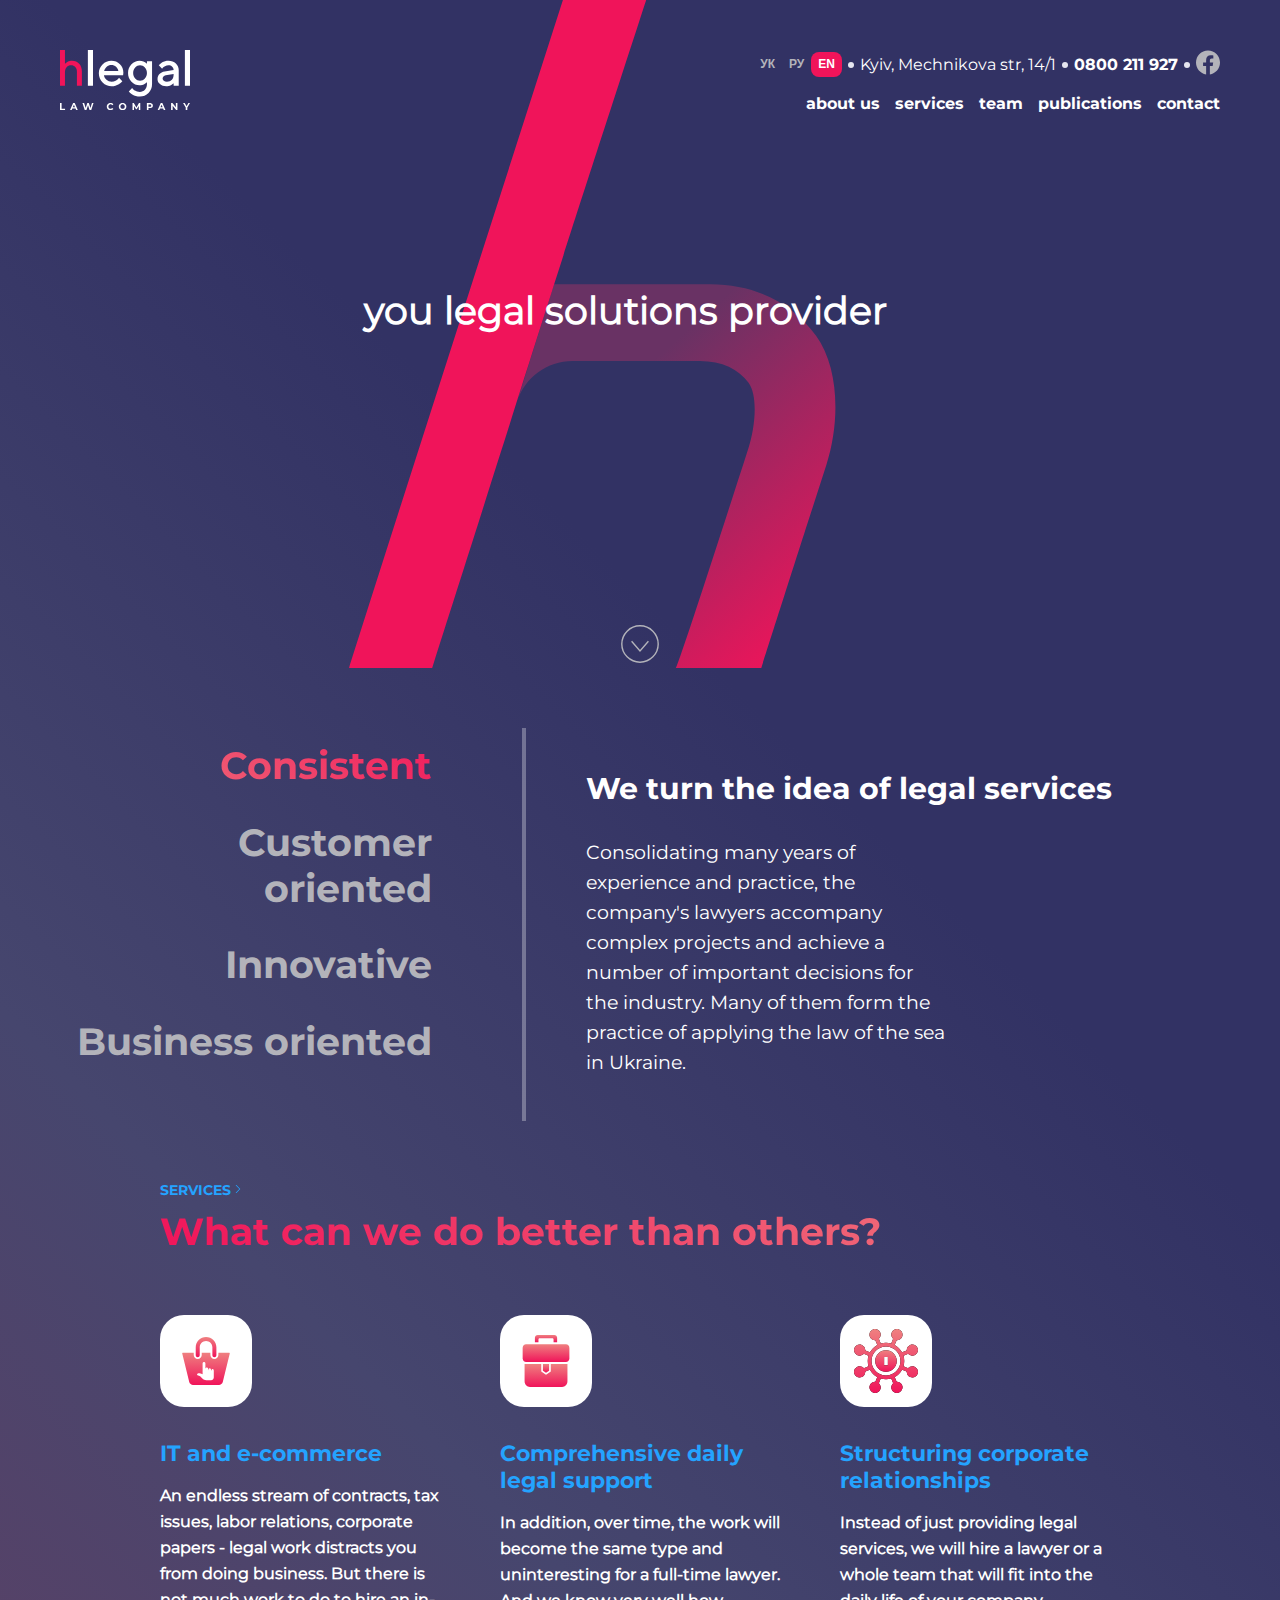
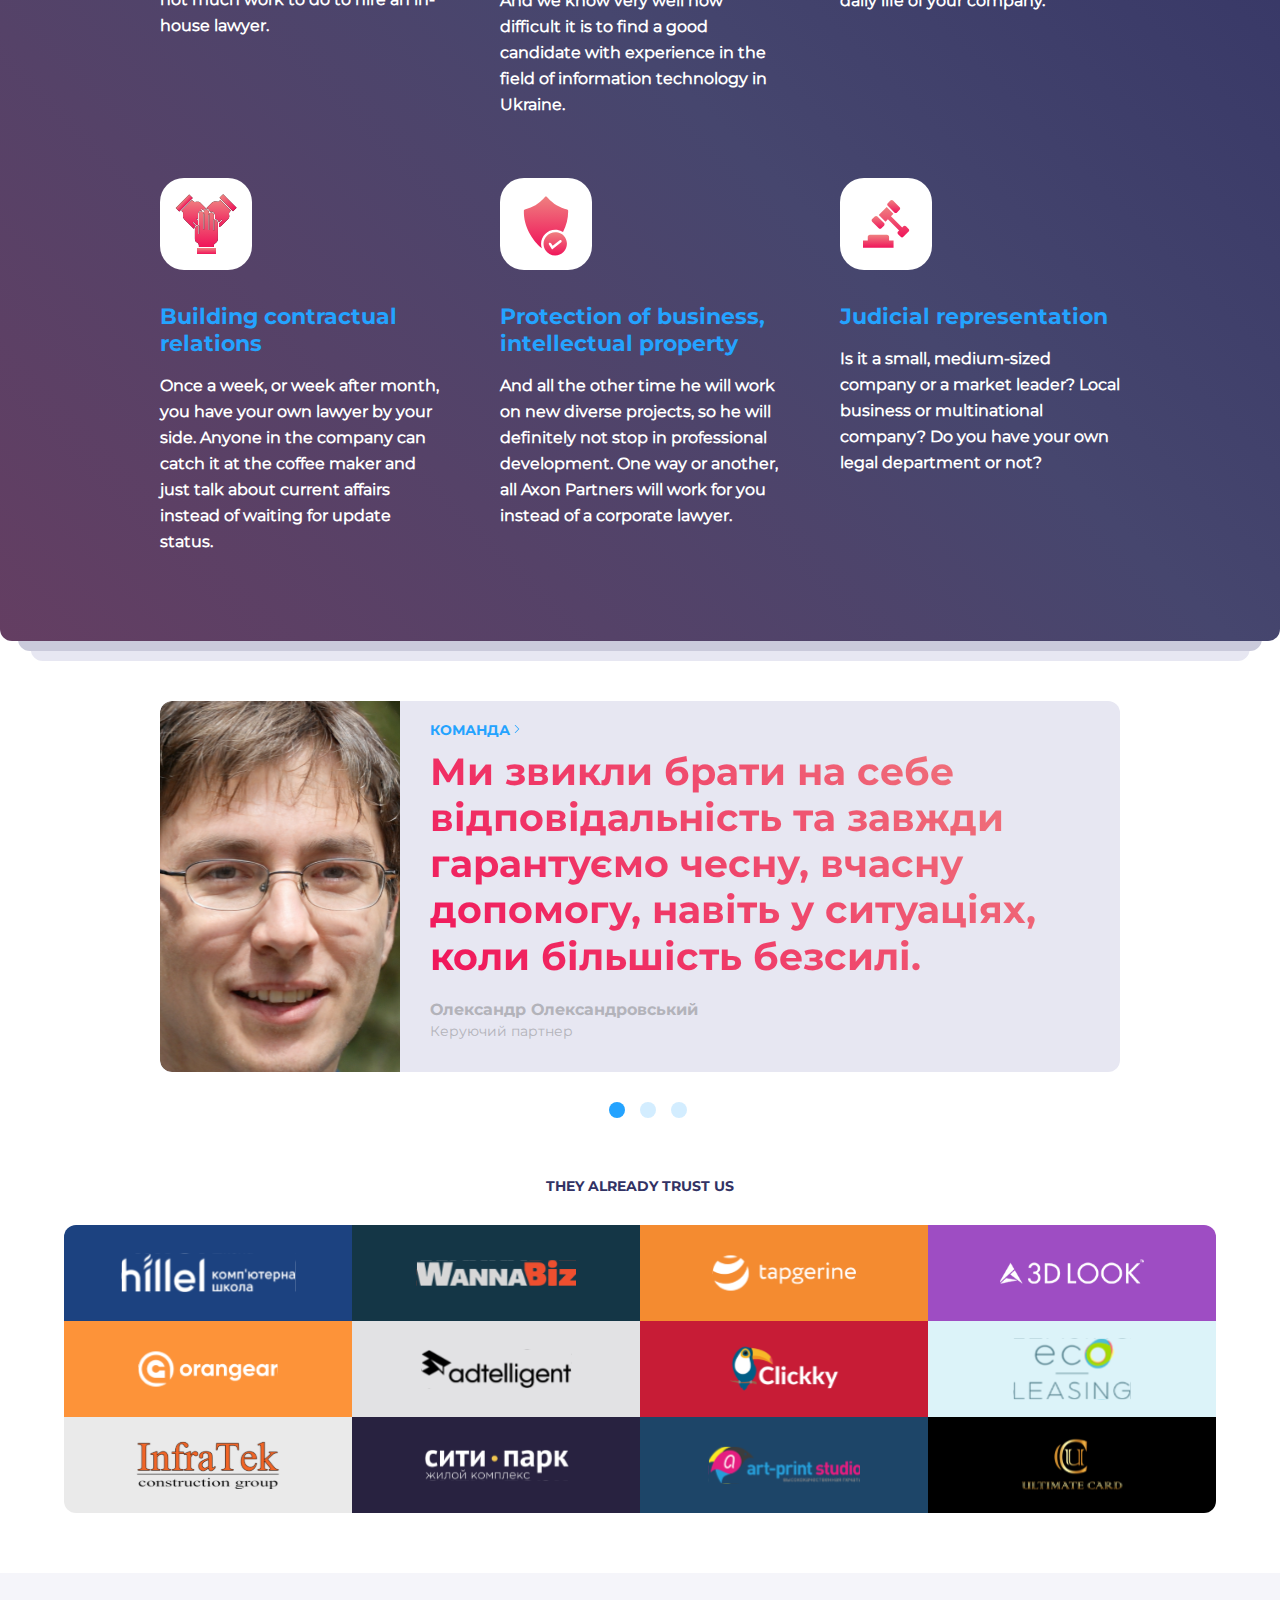
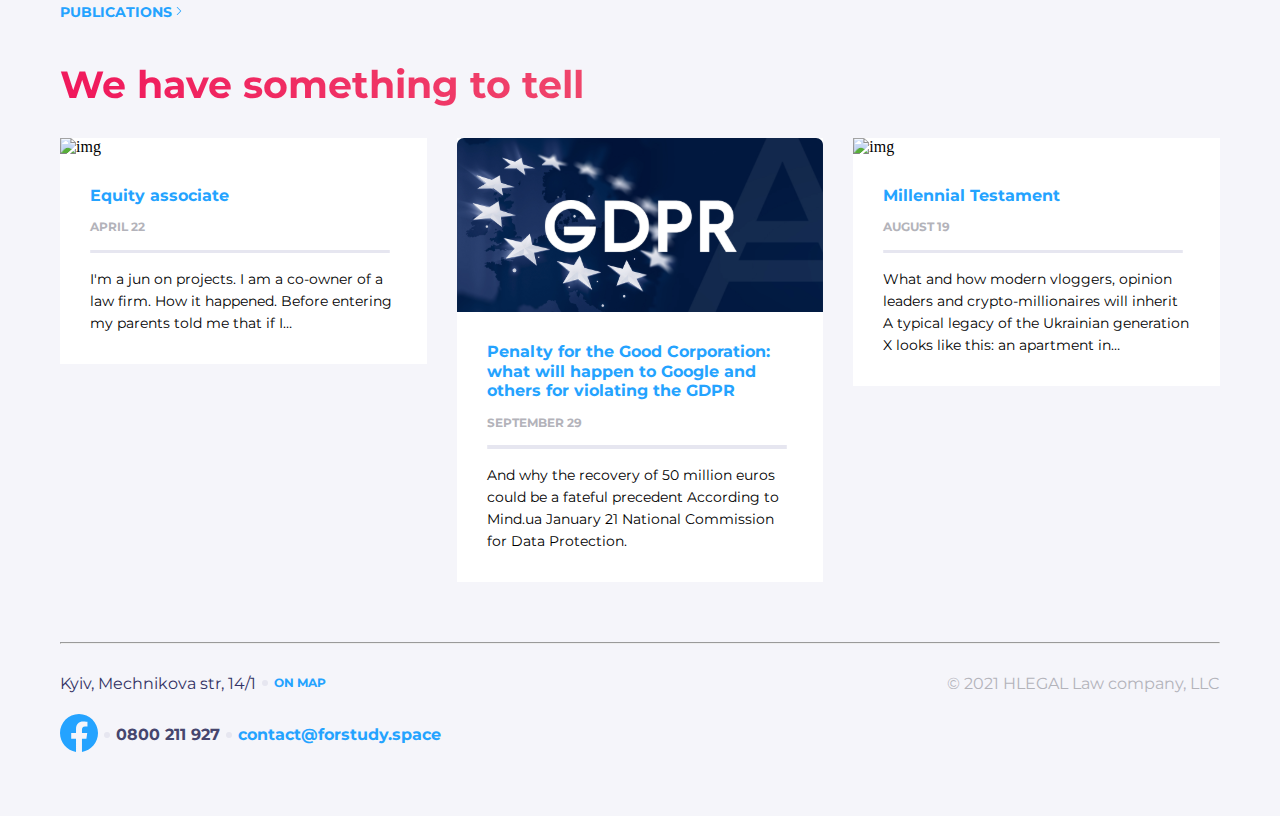
==== commit b64342c0: "all changes added to file" ====
--- a/index.html
+++ b/index.html
@@ -8,7 +8,7 @@
 </head>
 <body>
     <section class="gradient-background">
-        <div class="gradient-background__img">
+    <div class="gradient-background__img">
     <header class="header-dark">
         <div class="header-left">
         <div class="header-logo"><img src="./img_main/Logo.svg" alt="img"></div>
@@ -33,11 +33,11 @@
         </div>
         <div class="header-logo__mobile"><img src="./img_main/Logo.svg" alt="img"></div>
         <div class="header-nav">
-            <a href="">about us</a>
-            <a href="">services</a>
-            <a href="">team</a>
-            <a href="">publications</a>
-            <a href="">contact</a>
+            <a href="./pages/about.html" target="_blank">about us</a>
+            <a href="#">services</a>
+            <a href="#">team</a>
+            <a href="#">publications</a>
+            <a href="#">contact</a>
         </div>
         </div>
         </header>
@@ -48,37 +48,35 @@
                     <button class="header-button">РУ</button>
                     <button class="active">EN</button>
                 </div>
-                <a href="0800 211 927">0800 211 927</a>
+                <a href="tel:0800 211 927">0800 211 927</a>
             </div>
             <div class="header-mobile__bottom">
                 <div class="header-mobile__img"><img src="./img_main/Logo-mobile.svg" alt="img"></div>
-                <nav role="navigation">
-                    <div id="menuToggle">
-                        <input type="checkbox" />
-                        <span></span>
-                        <span></span>
-                        <span></span>
-                            <ul id="menu">
-                                <a href="#">
-                                    <li>about us</li>
-                                </a>
-                                <a href="#">
-                                    <li>послуги</li>
-                                </a>
-                                <a href="#">
-                                    <li>команда</li>
-                                </a>
-                                <a href="#">
-                                    <li>публікації</li>
-                                </a>
-                                <a href="https://erikterwan.com/" target="_blank">
-                                    <li>контакти</li>
-                                </a>
-                            </ul>
-                            </div>
-                            </nav>
-        </div>
-    </div>
+        <div class="header-mobile__bottom">
+            
+            <ul class="menu">
+                <li><a class="menuItem" href="./pages/about.html" target="_blank">about us</a></li>
+                <li><a class="menuItem" href="#">послуги</a></li>
+                <li><a class="menuItem" href="#">команда</a></li>
+                <li><a class="menuItem" href="#">публікації</a></li>
+                <li><a class="menuItem" href="#">контакти</a></li>
+            </ul>
+            <button class="hamburger">
+                <i class="menuIcon material-icons"><svg xmlns="http://www.w3.org/2000/svg" height="32px" viewBox="0 0 24 24"
+                        width="32px" fill="#ffffff">
+                        <path d="M0 0h24v24H0z" fill="none" />
+                        <path d="M3 18h18v-2H3v2zm0-5h18v-2H3v2zm0-7v2h18V6H3z" />
+                    </svg></i>
+                <i class="closeIcon material-icons"><svg xmlns="http://www.w3.org/2000/svg" height="32px" viewBox="0 0 24 24"
+                        width="32px" fill="#EC6F5D">
+                        <path d="M0 0h24v24H0z" fill="none" />
+                        <path
+                            d="M19 6.41L17.59 5 12 10.59 6.41 5 5 6.41 10.59 12 5 17.59 6.41 19 12 13.41 17.59 19 19 17.59 13.41 12z" />
+                    </svg></i>
+            </button>
+        </div>
+    </div>
+    </div> 
     <section class="hero-section">
         <h1><span>you legal</span> <span>solutions</span><span> provider</span></h1>
         <button class="hero-section__btn"><svg viewBox="-15 -15 30 30" width="42" height="42">
@@ -176,7 +174,11 @@
               <span>Керуючий партнер</span>
             </div>
         </div>
-        <div class="scroll"><img src="./img_main/Paginator.svg" alt="img"></div>
+        <div class="divider">
+            <div class="current"></div>
+            <div></div>
+            <div></div>
+        </div>
     </section>
     <section class="trust">
      <h3>THEY ALREADY TRUST US</h3>
@@ -271,6 +273,32 @@
     <div class="footer-right">© 2021 HLEGAL Law company, LLC</div>
     </section>
     </footer>
+<script>
+    const menu = document.querySelector(".menu");
+        const menuItems = document.querySelectorAll(".menuItem");
+        const hamburger = document.querySelector(".hamburger");
+        const closeIcon = document.querySelector(".closeIcon");
+        const menuIcon = document.querySelector(".menuIcon");
 
+        function toggleMenu() {
+            if (menu.classList.contains("showMenu")) {
+                menu.classList.remove("showMenu");
+                closeIcon.style.display = "none";
+                menuIcon.style.display = "block";
+            } else {
+                menu.classList.add("showMenu");
+                closeIcon.style.display = "block";
+                menuIcon.style.display = "none";
+            }
+        }
+
+        hamburger.addEventListener("click", toggleMenu);
+
+        menuItems.forEach(
+            function (menuItem) {
+                menuItem.addEventListener("click", toggleMenu);
+            }
+        )
+</script>
 </body>
 </html>--- a/css/index.css
+++ b/css/index.css
@@ -102,7 +102,7 @@
     display: none;
   }
 }
-@media screen and (max-width: 768px) {
+@media screen and (max-width: 930px) {
   .header-dark {
     justify-content: center;
     align-items: flex-start;
@@ -112,6 +112,7 @@
   }
   .header-dark .header-logo__mobile {
     display: block;
+    padding: 30px 0 15px 0;
   }
 }
 @media screen and (max-width: 640px) {
@@ -181,14 +182,14 @@
   fill: #F0145A;
 }
 .header-dark .header-right .header-nav {
-  padding-top: 16px;
   align-self: flex-end;
   padding-right: 60px;
   display: flex;
   flex-direction: row;
   grid-gap: 15px;
-}
-@media screen and (max-width: 768px) {
+  padding-top: 15px;
+}
+@media screen and (max-width: 930px) {
   .header-dark .header-right .header-nav {
     align-self: unset;
   }
@@ -199,12 +200,12 @@
   font-weight: 700;
   font-size: 16px;
   text-decoration: none;
-  color: #fff;
+  color: #FFFFFF;
   border-bottom: 2px solid transparent;
   transition-duration: 0.2s ease;
 }
 .header-dark .header-right .header-nav a:hover {
-  border-bottom: 2px solid #fff;
+  border-bottom: 2px solid #ffffff;
 }
 
 .header-mobile {
@@ -248,6 +249,7 @@
 }
 .header-mobile .header-mobile__top .header-button:hover {
   background: #F5F5FA;
+  padding: 5px 7px 5px 7px;
   border: none;
   border-radius: 8px;
 }
@@ -264,99 +266,70 @@
   justify-content: space-between;
   align-items: center;
   padding: 0 15px;
-}
-.header-mobile .header-mobile__bottom #menuToggle {
+  position: relative;
+  width: 100%;
+}
+.header-mobile .header-mobile__bottom .header-mobile__img {
+  padding-top: 15px;
+}
+.header-mobile .header-mobile__bottom .menuItem {
   display: block;
-  position: relative;
-  -webkit-user-select: none;
-  user-select: none;
-  padding: 5px 5px 4px 6px;
-  transition-duration: 0.4s ease;
-  margin-right: 10px;
-}
-.header-mobile .header-mobile__bottom #menuToggle:hover {
-  background-color: rgba(230, 230, 240, 0.3);
+  margin: 15px 5px;
+  font-size: 24px;
+  font-weight: 700;
+  color: #24A3FF;
+  text-decoration: none;
+  padding: 7px 0;
+  background-color: #F5F5FA;
+  border-radius: 12px;
+  text-align: center;
+  font-family: Montserrat-Bold;
+}
+.header-mobile .header-mobile__bottom .menuItem:hover {
+  background-color: #E6E6F0;
+}
+.header-mobile .header-mobile__bottom .hamburger {
+  position: absolute;
+  z-index: 100;
+  right: 16px;
+  border: none;
+  background: #323264;
+  cursor: pointer;
+  transition: 0.4s ease;
+}
+.header-mobile .header-mobile__bottom .hamburger:hover {
+  background: rgba(230, 230, 240, 0.2);
   border-radius: 8px;
 }
-.header-mobile .header-mobile__bottom #menuToggle a {
-  text-decoration: none;
-  display: block;
-  color: #24A3FF;
-  border-radius: 12px;
-  font-family: Montserrat-Bold;
-  font-size: 14px;
-  font-weight: 700;
-  transition: color 0.3s ease;
-}
-.header-mobile .header-mobile__bottom #menu li:hover {
-  background-color: #E6E6F0;
-  border-radius: 12px;
-}
-.header-mobile .header-mobile__bottom #menuToggle input {
-  display: block;
-  width: 32px;
-  height: 32px;
-  position: absolute;
-  top: -7px;
-  left: -5px;
-  cursor: pointer;
-  opacity: 0;
-  z-index: 2;
-  -webkit-touch-callout: none;
-}
-.header-mobile .header-mobile__bottom #menuToggle span {
-  display: block;
-  width: 18px;
-  height: 1px;
-  margin-bottom: 5px;
-  position: relative;
+.header-mobile .header-mobile__bottom .closeIcon {
+  display: none;
+  transition: 0.4s ease;
   background: #FFFFFF;
-  border-radius: 2px;
-  transform-origin: 4px 0px;
-  transition: transform 0.5s cubic-bezier(0.77, 0.2, 0.05, 1), background 0.5s cubic-bezier(0.77, 0.2, 0.05, 1), opacity 0.55s ease;
-}
-.header-mobile .header-mobile__bottom #menuToggle span:first-child {
-  transform-origin: 0% 0%;
-}
-.header-mobile .header-mobile__bottom #menuToggle span:nth-last-child(2) {
-  transform-origin: 0% 100%;
-}
-.header-mobile .header-mobile__bottom #menuToggle input:checked ~ span {
-  opacity: 1;
-  transform: rotate(45deg) translate(-2px, -1px);
-  background: #EC6F5D;
-}
-.header-mobile .header-mobile__bottom #menuToggle input:checked ~ span:nth-last-child(3) {
-  opacity: 0;
-  transform: rotate(0deg) scale(0.2, 0.2);
-}
-.header-mobile .header-mobile__bottom #menuToggle input:checked ~ span:nth-last-child(2) {
-  transform: rotate(-45deg) translate(0, -1px);
-}
-.header-mobile .header-mobile__bottom #menu {
-  position: absolute;
-  width: 359px;
-  margin-top: 20px;
-  left: -300px;
-  padding: 50px;
+}
+.header-mobile .header-mobile__bottom .closeIcon:hover {
+  background: #FFFFFF;
+  border: none;
+  border-radius: 8px;
+}
+.header-mobile .header-mobile__bottom .menu {
+  position: fixed;
+  transform: translateY(-100%);
+  transition: transform 0.6s;
+  top: 0;
+  left: 0;
+  right: 0;
+  bottom: 50;
+  z-index: 0;
+  background: #FFFFFF;
+  color: white;
+  list-style: none;
+  padding: 64px 12px;
+  margin: 0 1px;
+  width: 100%;
   border-radius: 12px 12px 0 0;
-  background: #FFFFFF;
-  list-style-type: none;
-  -webkit-font-smoothing: antialiased;
-  transform-origin: 0% 0%;
-  transform: translateX(400px);
-  transition: transform 0.5s cubic-bezier(0.77, 0.2, 0.05, 1);
-}
-.header-mobile .header-mobile__bottom #menu li {
-  padding: 10px 0;
-  font-size: 22px;
-  display: flex;
-  align-items: center;
-  justify-content: center;
-  margin-bottom: 15px;
-}
-.header-mobile .header-mobile__bottom #menuToggle input:checked ~ ul {
-  transform: none;
+}
+.header-mobile .header-mobile__bottom .showMenu {
+  transform: translateY(50px);
 }
 
 .hero-section {
@@ -420,6 +393,7 @@
   flex-direction: row;
   text-align: center;
   padding-top: 60px;
+  width: 100%;
 }
 @media screen and (max-width: 768px) {
   .consistent {
@@ -433,14 +407,15 @@
 .consistent .consistent-left {
   display: flex;
   flex-direction: column;
-  max-width: 45vh;
+  width: 45%;
   border-right: 4px solid rgba(255, 255, 255, 0.3);
   padding-right: 60px;
   padding-left: 60px;
-  text-align: right;
+  text-align: end;
 }
 @media screen and (max-width: 768px) {
   .consistent .consistent-left {
+    width: 100%;
     overflow-x: auto;
     flex-direction: row;
     flex-wrap: nowrap;
@@ -454,17 +429,9 @@
   .consistent .consistent-left a {
     padding-top: 0;
   }
-  .consistent .consistent-left .consistent-left__h2 {
-    padding: 0 30px 0 0;
-  }
-  .consistent .consistent-left .consistent-left__a {
-    padding: 0 30px 0 0;
-  }
 }
 .consistent .consistent-left a {
   padding-right: 30px;
-  display: block;
-  text-wrap: nowrap;
 }
 .consistent .consistent-left .consistent-left__h2 {
   font-size: 38px;
@@ -490,12 +457,19 @@
 .consistent .consistent-left .consistent-left__a:hover {
   color: #F0145A;
 }
+@media screen and (max-width: 1040px) {
+  .consistent .consistent-left .consistent-left {
+    width: 30vh;
+  }
+}
 @media screen and (max-width: 768px) {
   .consistent .consistent-left .consistent-left__h2 {
     padding: 0 30px 0 0;
   }
   .consistent .consistent-left .consistent-left__a {
     padding: 0 30px 0 0;
+    display: block;
+    text-wrap: nowrap;
   }
 }
 .consistent .consistent-img {
@@ -594,7 +568,7 @@
     grid-template-rows: repeat(3, 1fr);
   }
 }
-@media screen and (max-width: 375px) {
+@media screen and (max-width: 450px) {
   .services .services-container {
     grid-template-columns: repeat(1, 1fr);
   }
@@ -692,6 +666,7 @@
     height: 100%;
     width: 100%;
     padding: 30px;
+    transform: scale(0.9);
   }
 }
 .command .command-top .command-info .command-link {
@@ -728,6 +703,12 @@
   background-clip: text;
   -webkit-background-clip: text;
   -webkit-text-fill-color: transparent;
+}
+@media screen and (max-width: 768px) {
+  .command .command-top .command-info h2 {
+    font-size: 30px;
+    line-height: 36.57px;
+  }
 }
 .command .command-top .command-info h4 {
   color: #B3B3BA;
@@ -744,14 +725,29 @@
   font-weight: 400;
   line-height: 22px;
 }
-@media screen and (max-width: 768px) {
-  .command .command-info {
-    height: 80%;
-    width: 100%;
-  }
-}
-.command .scroll {
+.command .divider {
+  display: flex;
+  flex-direction: row;
   padding-top: 30px;
+}
+.command .divider .current {
+  width: 16px;
+  height: 16px;
+  border-radius: 100%;
+  background-color: #24A3FF;
+}
+.command .divider div {
+  width: 16px;
+  height: 16px;
+  border-radius: 100%;
+  background-color: rgba(36, 164, 255, 0.2);
+  margin-left: 15px;
+}
+.command .divider div:hover {
+  background-color: rgba(36, 164, 255, 0.6);
+}
+.command .divider .current:hover {
+  background-color: #24A3FF;
 }
 
 .trust {
@@ -797,7 +793,7 @@
     border-radius: 0;
   }
 }
-@media screen and (max-width: 500px) {
+@media screen and (max-width: 640px) {
   .trust .trust-container {
     display: flex;
     flex-direction: column;
@@ -941,10 +937,11 @@
   }
 }
 footer hr {
-  color: #E6E6F0;
-  background-color: #F5F5FA;
-  width: 90%;
+  color: rgba(230, 230, 240, 0.1);
+  background-color: rgba(245, 245, 250, 0.2);
+  width: 100%;
   align-self: center;
+  justify-self: center;
 }
 footer .footer-info {
   display: flex;
@@ -1028,7 +1025,7 @@
 }
 footer .footer-info .footer-right {
   color: #B3B3BA;
-  font-family: Montserrat-Bold;
+  font-family: Montserrat-Regular;
   font-size: 16px;
   font-weight: 400;
   line-height: 19.5px;
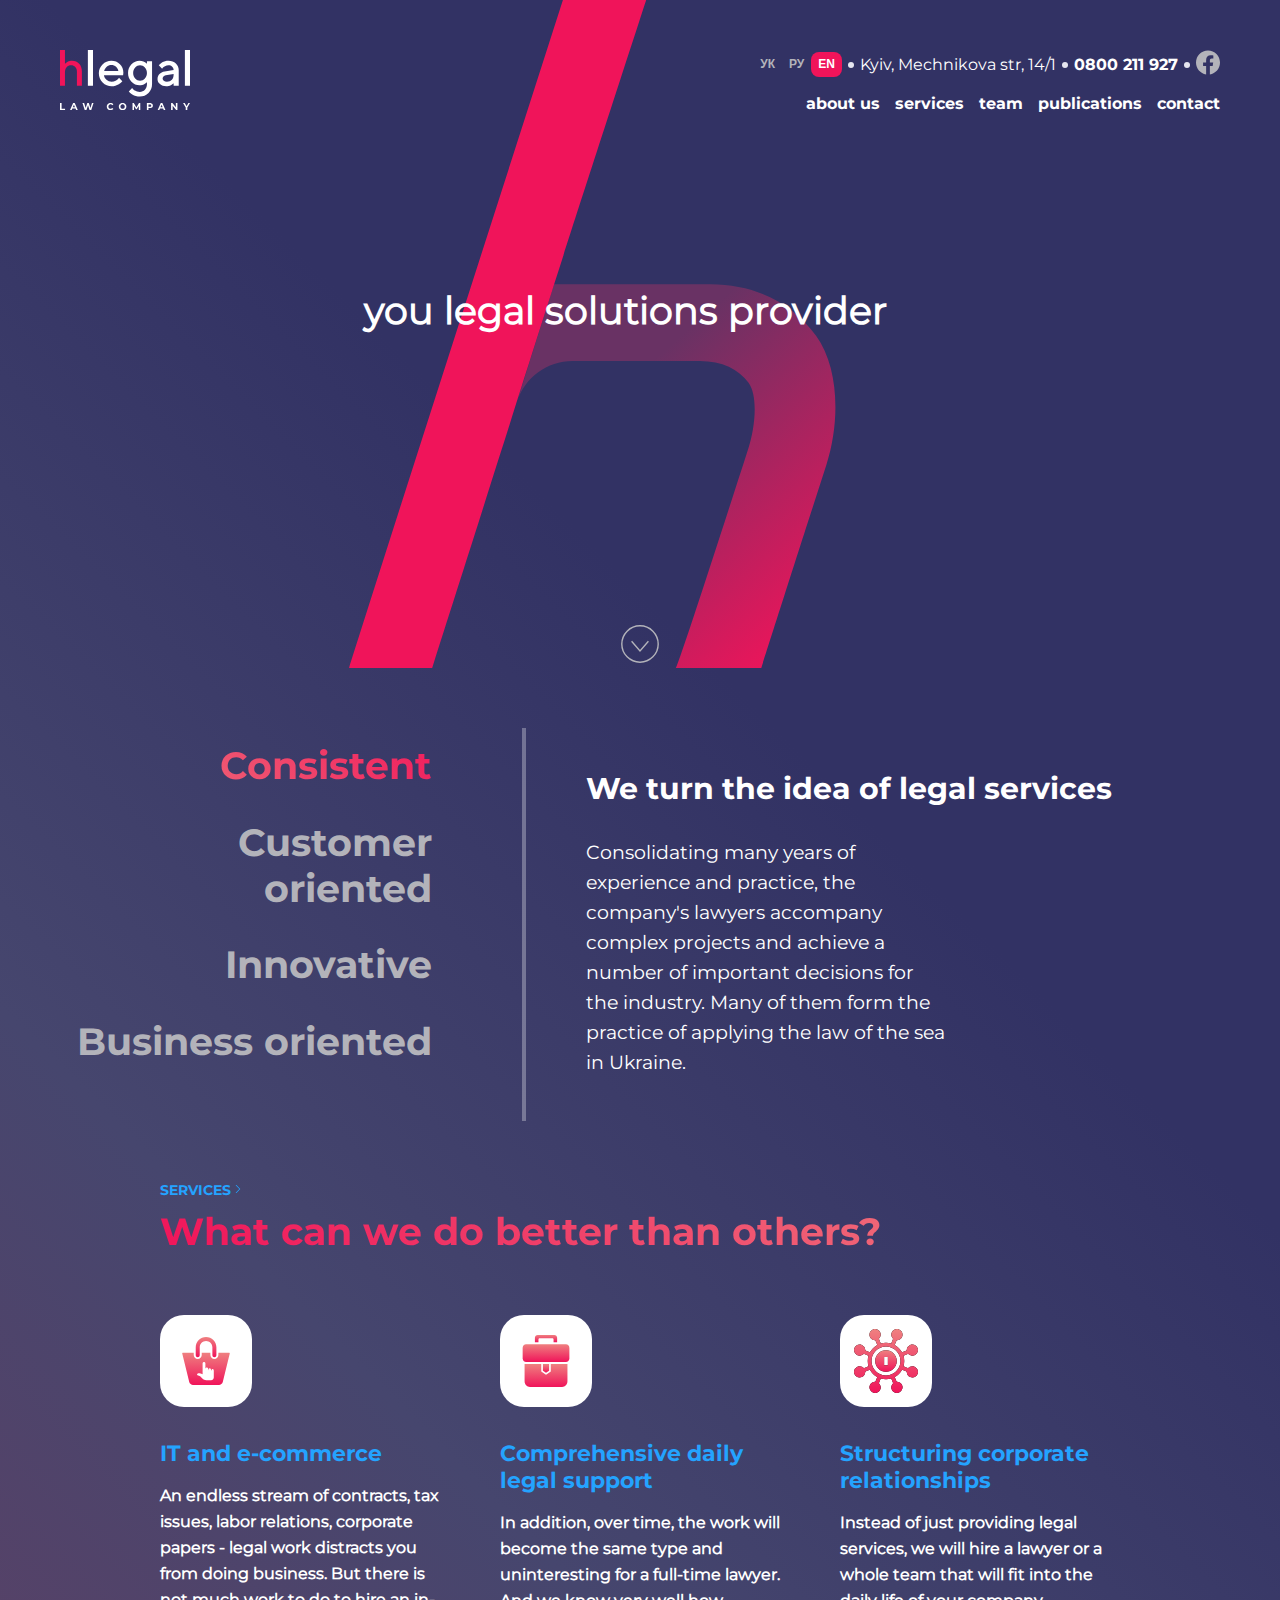
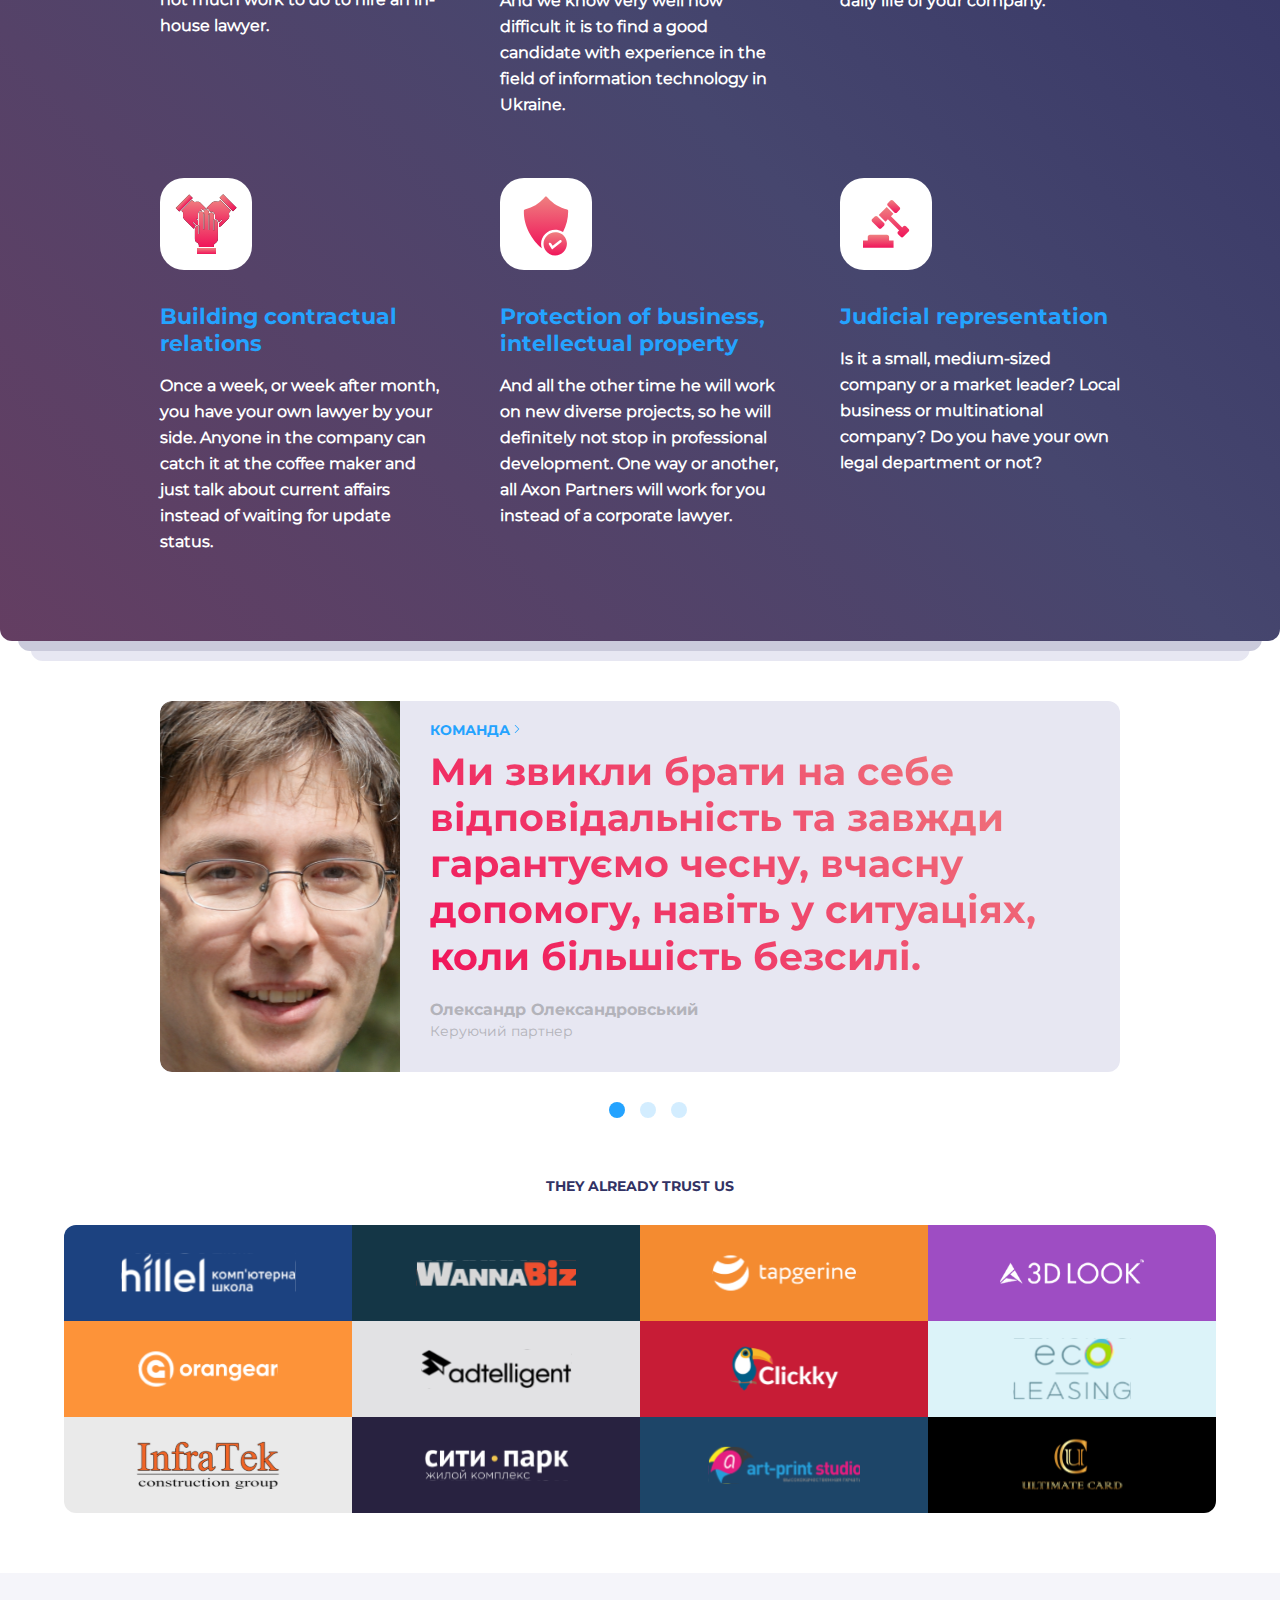
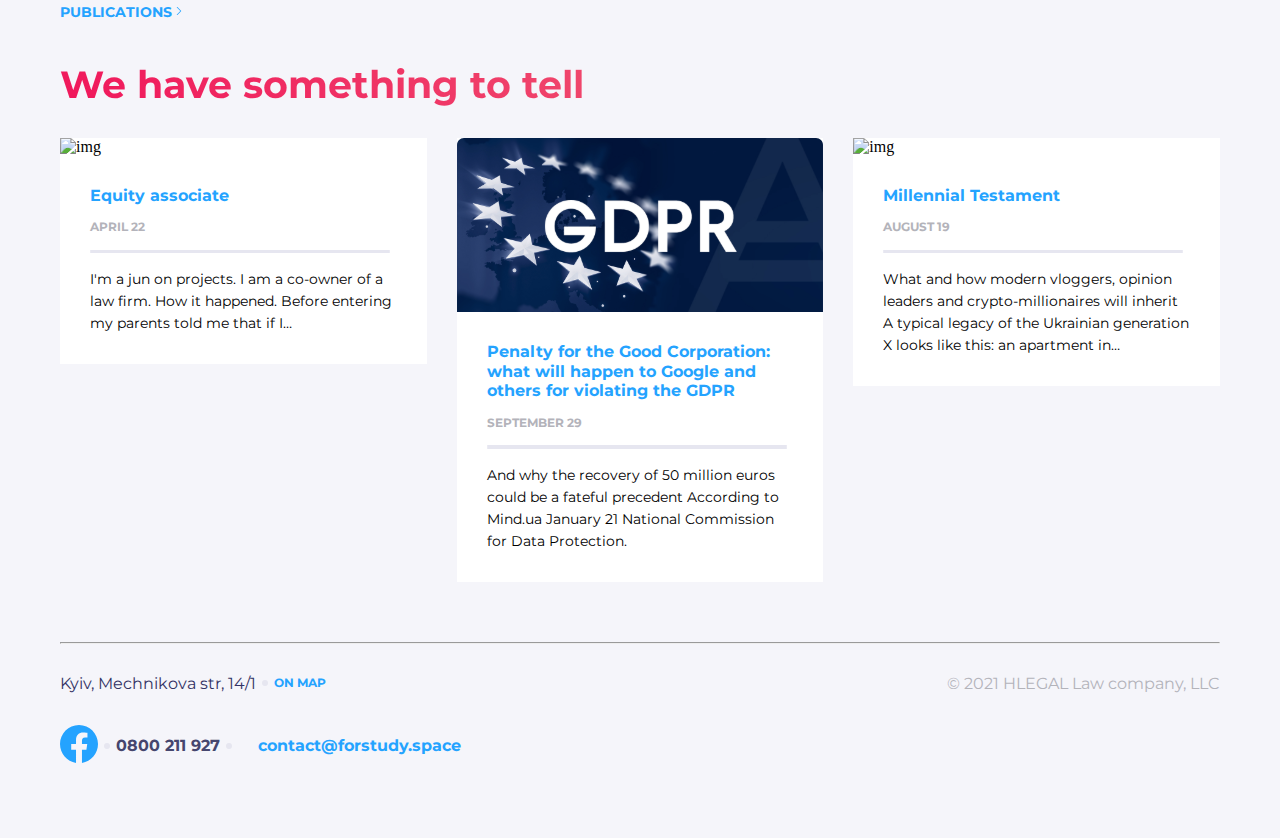
==== commit 2caf8646: "popup added" ====
--- a/index.html
+++ b/index.html
@@ -267,8 +267,31 @@
             <div class="dot"></div>
             <a href="tel:0800 211 927">0800 211 927</a>
             <div class="dot"></div>
-            <span><a class="footer-form" href="#">contact@forstudy.space</a></span>
-            </div>
+    <button onclick="document.getElementById('id01').style.display='block'" style="width:auto;"><a class="footer-form"
+            href="#">contact@forstudy.space</a></button>
+    <div id="id01" class="modal">
+    
+        <form class="modal-content animate" action="../action_page.php" method="post">
+    
+            <div class="container">
+                <span onclick="document.getElementById('id01').style.display='none'" class="close"
+                    title="Закрыть Modal">&times;</span>
+                <h2>We would like to help you</h2>
+                <input type="text" placeholder="Name" name="uname" required>
+                <input type="text" placeholder="Message" name="uname" required>
+                <h3>How to answer you?</h3>
+                <input type="tel" placeholder="Phone number" name="tel" required>
+                <input type="email" placeholder="Email" name="email" required>
+    
+                <button class="submit" type="submit">Send message</button>
+            </div>
+    
+        </form>
+    </div>
+          
+
+
+    </div>
     </div>
     <div class="footer-right">© 2021 HLEGAL Law company, LLC</div>
     </section>
@@ -299,6 +322,13 @@
                 menuItem.addEventListener("click", toggleMenu);
             }
         )
+
+        var modal = document.getElementById('id01');
+        window.onclick = function (event) {
+            if (event.target == modal) {
+                modal.style.display = "none";
+            }
+        }        
 </script>
 </body>
 </html>--- a/css/index.css
+++ b/css/index.css
@@ -1023,6 +1023,135 @@
 footer .footer-info .footer-left .footer-left__bottom .footer-form:hover {
   color: #F0145A;
 }
+footer .footer-info .footer-left .footer-left__bottom button {
+  background-color: #F5F5FA;
+  color: white;
+  padding: 14px 20px;
+  margin: 8px 0;
+  border: none;
+  width: 100%;
+}
+footer .footer-info .footer-left .footer-left__bottom input[type=text],
+footer .footer-info .footer-left .footer-left__bottom input[type=tel],
+footer .footer-info .footer-left .footer-left__bottom input[type=email] {
+  width: 100%;
+  padding: 15px;
+  margin: 15px 30px;
+  display: inline-block;
+  border: 1px solid #FFFFFF;
+  background-color: #FFFFFF;
+  border-radius: 12px;
+  color: #B3B3BA;
+  font-family: Montserrat-Regular;
+  font-size: 16px;
+  font-weight: 400;
+  line-height: 26px;
+}
+footer .footer-info .footer-left .footer-left__bottom .imgcontainer {
+  text-align: center;
+  margin: 24px 0 12px 0;
+}
+footer .footer-info .footer-left .footer-left__bottom h2 {
+  font-size: 38px;
+  font-weight: 700;
+  font-family: Montserrat-Bold;
+  line-height: 46.32px;
+  background: linear-gradient(45deg, #F0145A, #EF8080);
+  background-clip: text;
+  -webkit-background-clip: text;
+  -webkit-text-fill-color: transparent;
+  margin: 30px;
+}
+footer .footer-info .footer-left .footer-left__bottom h3 {
+  color: #B3B3BA;
+  font-size: 14px;
+  font-weight: 700;
+  font-family: Montserrat-Regular;
+  line-height: 17.07px;
+  padding: 30px 0 15px 30px;
+}
+footer .footer-info .footer-left .modal {
+  display: none;
+  position: fixed;
+  z-index: 1;
+  left: 0;
+  right: 0;
+  top: 50%;
+  bottom: 0;
+  width: 50%;
+  height: 50%;
+  overflow: auto;
+  background-color: #F5F5FA;
+  padding-top: 30px;
+  border-radius: 12px;
+}
+@media screen and (max-width: 760px) {
+  footer .footer-info .footer-left .modal {
+    transform: scale(0.8);
+    width: 100%;
+  }
+}
+footer .footer-info .footer-left .modal .modal-content {
+  background-color: #F5F5FA;
+  width: 90%;
+  position: relative;
+}
+footer .footer-info .footer-left .modal .modal-content .close {
+  position: absolute;
+  right: 15px;
+  top: 0;
+  color: red;
+  font-size: 35px;
+  font-weight: bold;
+  border: 1px solid transparent;
+  transition-duration: 0.4s;
+  padding: 1px 3px;
+}
+footer .footer-info .footer-left .modal .close:hover,
+footer .footer-info .footer-left .modal .close:focus {
+  position: absolute;
+  right: 15px;
+  top: 0;
+  color: red;
+  cursor: pointer;
+  border: none;
+  border: 1px solid transparent;
+  background-color: #E6E6F0;
+  padding: 1px 3px;
+  border-radius: 8px;
+}
+footer .footer-info .footer-left .modal .submit {
+  background-color: #24A3FF;
+  color: #ffffff;
+  padding: 18px;
+  text-align: center;
+  font-family: Montserrat-Regular;
+  font-size: 16px;
+  font-weight: 700;
+  line-height: 19.5px;
+  margin: 30px;
+  border-radius: 12px;
+}
+footer .footer-info .footer-left .modal .animate {
+  -webkit-animation: animatezoom 0.6s;
+  animation: animatezoom 0.6s;
+}
+@-webkit-keyframes animatezoom {
+  from {
+    -webkit-transform: scale(0);
+  }
+  to {
+    -webkit-transform: scale(1);
+  }
+}
+@keyframes animatezoom {
+  from {
+    transform: scale(0);
+  }
+  to {
+    transform: scale(1);
+  }
+}
 footer .footer-info .footer-right {
   color: #B3B3BA;
   font-family: Montserrat-Regular;
